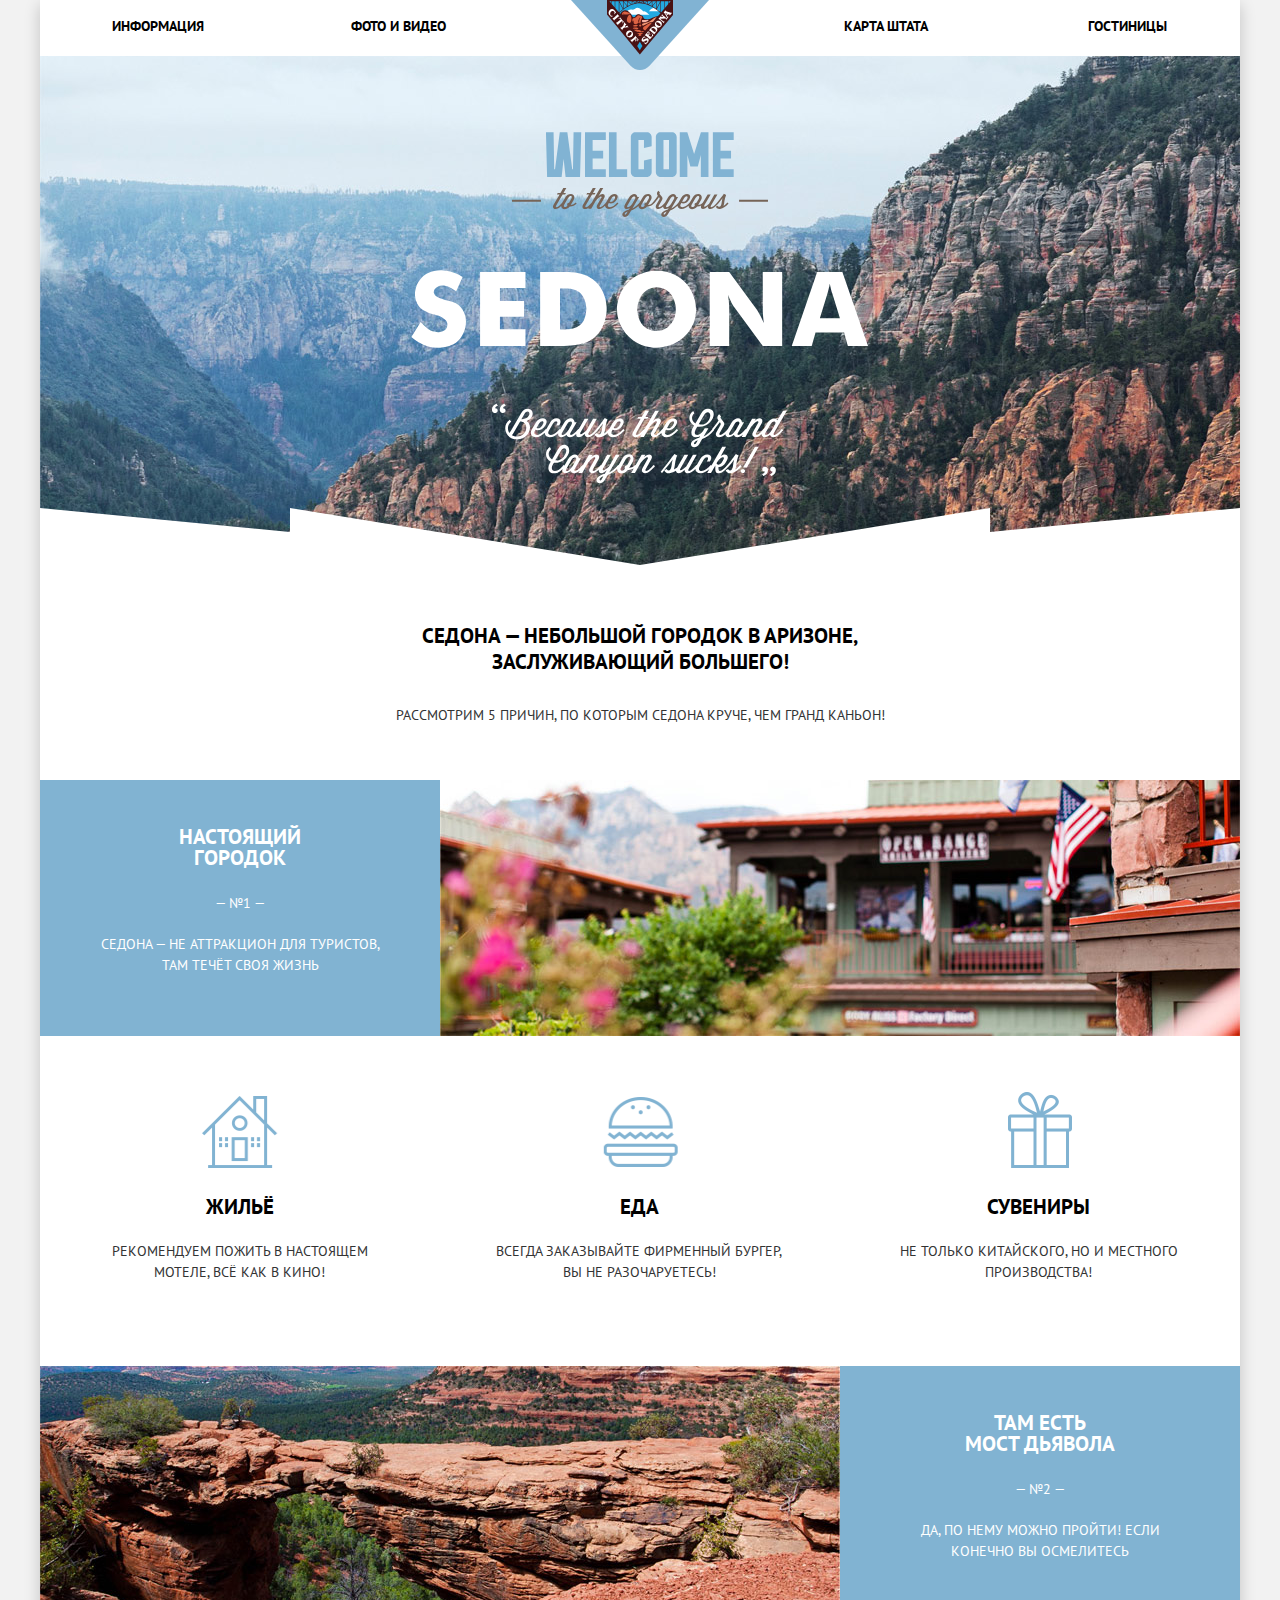
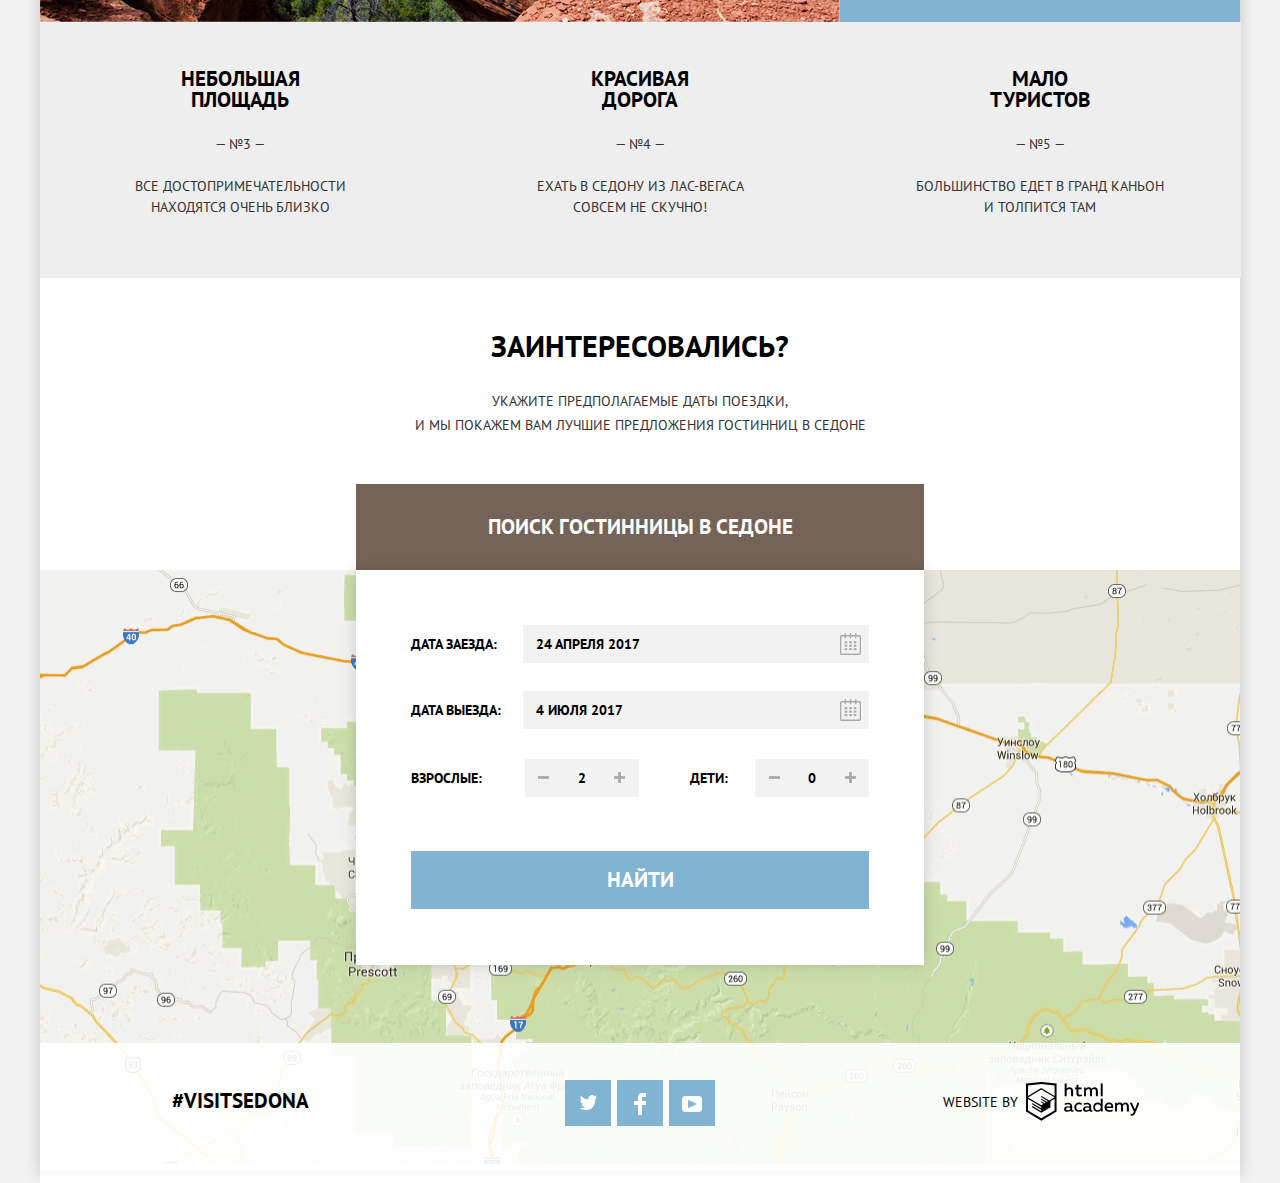
==== index.html @ 93507dab "pixel perfect на главной" ====
<!DOCTYPE html>
<html lang="ru">
	<head>
		<meta charset="utf-8">
		<title>HTML Academy: Седона</title>
		<link href="https://fonts.googleapis.com/css?family=PT+Sans:400,700&amp;subset=cyrillic" rel="stylesheet">
		<link href="css/normalize.css" rel="stylesheet">
		<link href="css/style.css" rel="stylesheet">
	</head>
	<body>
		<div class="container">
			<header class="page-header">
				<nav>
					<a class="header-logo"><img src="img/logo.svg" width="138" height="70" alt="City of Sedona"></a>
					<ul class="main-navigation">
						<li><a href="#">Информация</a></li>
						<li><a href="#">Фото и видео</a></li>
						<li><a href="#">Карта штата</a></li>
						<li><a href="hotels.html">Гостиницы</a></li>
					</ul>
				</nav>
			</header>

			<main>

				<h1 class="visually-hidden">Городок Седона</h1>

				<section class="intro">
					<h2 class="visually-hidden">Добро пожаловать</h2>
					<img src="img/welcome.svg" width="458" height="352" alt="Welcome to the gorgeous Sedona">
				</section>

				<section class="advantages">
					<h2 class="visually-hidden">Почему стоит сюда приехать</h2>
					<b>Седона — небольшой городок в Аризоне, заслуживающий большего!</b>
					<p>Рассмотрим 5 причин, по которым Седона круче, чем Гранд Каньон!</p>
					<ol class="common-advantages">
						<li class="detailed">
							<div class="description">
								<h3>Настоящий городок</h3>
								<span>— №1 —</span>
								<p>Седона — не аттракцион для туристов, там течёт своя жизнь</p>
							</div>
							<img src="img/town.jpg" width="800" height="256" alt="фото города">
							<ul class="town-advantages">
								<li>
									<h3>Жильё</h3>
									<p>Рекомендуем пожить в настоящем мотеле, всё как в кино!</p>
								</li>
								<li>
									<h3>Еда</h3>
									<p>Всегда заказывайте фирменный бургер, вы не разочаруетесь!</p>
								</li>
								<li>
									<h3>Сувениры</h3>
									<p>Не только китайского, но и местного производства!</p>
								</li>
							</ul>
						</li>
						<li class="detailed">
							<div class="description">
								<h3>Там есть<br> мост дьявола</h3>
								<span>— №2 —</span>
								<p>Да, по нему можно пройти! Если конечно вы осмелитесь</p>
							</div>
							<img src="img/bridge.jpg" width="800" height="256" alt="фото моста">
						</li>
						<li class="not-detailed">
							<h3>Небольшая площадь</h3>
							<span>— №3 —</span>
							<p>Все достопримечательности находятся очень близко</p>
						</li>
						<li class="not-detailed">
							<h3>Красивая дорога</h3>
							<span>— №4 —</span>
							<p>Ехать в Седону из лас-Вегаса совсем не скучно!</p>
						</li>
						<li class="not-detailed">
							<h3>Мало туристов</h3>
							<span>— №5 —</span>
							<p>Большинство едет в Гранд каньон и толпится там</p>
						</li>
					</ol>
				</section>

				<section class="trip-planning">
					<h2>Заинтересовались?</h2>
					<p>Укажите предполагаемые даты поездки,<br> и мы покажем вам лучшие предложения гостинниц в седоне</p>
					<button type="button" aria-label="Открыть форму поиска гостинниц">Поиск гостинницы в Седоне</button>
					<div class="searching-form">
						<form class="search-for-hotels" action="https://echo.htmlacademy.ru" method="post">
							<div class="entire-width">
								<label for="arrival-date">Дата заезда:</label>
								<div>
									<input type="text" name="date" id="arrival-date" placeholder="24 апреля 2017">
									<button type="button" class="calendar">
										<span class="visually-hidden">выбрать с помощью календаря</span>
										<svg width="21px" height="22px" viewBox="0 0 21 22">
											<path d="M19.251,2.025h-2.845V0.648c0-0.381-0.294-0.689-0.656-0.689c-0.363,0-0.656,0.308-0.656,0.689v1.377h-3.938V0.648c0-0.381-0.294-0.689-0.655-0.689c-0.363,0-0.657,0.308-0.657,0.689v1.377H5.906V0.648c0-0.381-0.294-0.689-0.656-0.689c-0.363,0-0.657,0.308-0.657,0.689v1.377H1.75C0.784,2.025,0,2.847,0,3.862v16.302C0,21.179,0.784,22,1.75,22h17.501C20.217,22,21,21.179,21,20.164V3.862C21,2.847,20.217,2.025,19.251,2.025z M19.688,20.164c0,0.253-0.195,0.459-0.437,0.459H1.75c-0.241,0-0.438-0.206-0.438-0.459V3.862c0-0.253,0.196-0.459,0.438-0.459h2.844v1.378c0,0.381,0.294,0.689,0.657,0.689c0.362,0,0.656-0.308,0.656-0.689V3.403h3.938v1.378c0,0.381,0.294,0.689,0.657,0.689c0.361,0,0.655-0.308,0.655-0.689V3.403h3.938v1.378c0,0.381,0.293,0.689,0.656,0.689c0.362,0,0.656-0.308,0.656-0.689V3.403h2.845c0.241,0,0.437,0.206,0.437,0.459V20.164z"/>
											<rect x="4.594" y="8.225" width="2.625" height="2.066"/>
											<rect x="4.594" y="11.668" width="2.625" height="2.067"/>
											<rect x="4.594" y="15.112" width="2.625" height="2.066"/>
											<rect x="9.188" y="15.112" width="2.625" height="2.066"/>
											<rect x="9.188" y="11.668" width="2.625" height="2.067"/>
											<rect x="9.188" y="8.225" width="2.625" height="2.066"/>
											<rect x="13.781" y="15.112" width="2.625" height="2.066"/>
											<rect x="13.781" y="11.668" width="2.625" height="2.067"/>
											<rect x="13.781" y="8.225" width="2.625" height="2.066"/>
										</svg>
									</button>
								</div>
							</div>
							<div class="entire-width">
								<label for="departure-date">Дата выезда:</label>
								<div>
									<input type="text" name="date" id="departure-date" placeholder="4 июля 2017">
									<button type="button" class="calendar">
										<span class="visually-hidden">выбрать с помощью календаря</span>
										<svg width="21px" height="22px" viewBox="0 0 21 22">
											<path d="M19.251,2.025h-2.845V0.648c0-0.381-0.294-0.689-0.656-0.689c-0.363,0-0.656,0.308-0.656,0.689v1.377h-3.938V0.648c0-0.381-0.294-0.689-0.655-0.689c-0.363,0-0.657,0.308-0.657,0.689v1.377H5.906V0.648c0-0.381-0.294-0.689-0.656-0.689c-0.363,0-0.657,0.308-0.657,0.689v1.377H1.75C0.784,2.025,0,2.847,0,3.862v16.302C0,21.179,0.784,22,1.75,22h17.501C20.217,22,21,21.179,21,20.164V3.862C21,2.847,20.217,2.025,19.251,2.025z M19.688,20.164c0,0.253-0.195,0.459-0.437,0.459H1.75c-0.241,0-0.438-0.206-0.438-0.459V3.862c0-0.253,0.196-0.459,0.438-0.459h2.844v1.378c0,0.381,0.294,0.689,0.657,0.689c0.362,0,0.656-0.308,0.656-0.689V3.403h3.938v1.378c0,0.381,0.294,0.689,0.657,0.689c0.361,0,0.655-0.308,0.655-0.689V3.403h3.938v1.378c0,0.381,0.293,0.689,0.656,0.689c0.362,0,0.656-0.308,0.656-0.689V3.403h2.845c0.241,0,0.437,0.206,0.437,0.459V20.164z"/>
											<rect x="4.594" y="8.225" width="2.625" height="2.066"/>
											<rect x="4.594" y="11.668" width="2.625" height="2.067"/>
											<rect x="4.594" y="15.112" width="2.625" height="2.066"/>
											<rect x="9.188" y="15.112" width="2.625" height="2.066"/>
											<rect x="9.188" y="11.668" width="2.625" height="2.067"/>
											<rect x="9.188" y="8.225" width="2.625" height="2.066"/>
											<rect x="13.781" y="15.112" width="2.625" height="2.066"/>
											<rect x="13.781" y="11.668" width="2.625" height="2.067"/>
											<rect x="13.781" y="8.225" width="2.625" height="2.066"/>
										</svg>
									</button>
								</div>
							</div>
							<div class="children-and-adults">
								<div class="half-width">
									<label for="adults-quantity">Взрослые:</label>
									<div class="input-for-number">
										<button type="button" class="symbol">
											<span class="visually-hidden">меньше</span>
											<svg xmlns="http://www.w3.org/2000/svg" width="11px" height="11px" viewBox="0 0 12 12">
												<line x1="0" y1="6" x2="12" y2="6" stroke-width="3"/>
											</svg>
										</button>
										<input type="text" name="number" id="adults-quantity" placeholder="2">
										<button type="button" class="symbol plus">
											<span class="visually-hidden">больше</span>
											<svg xmlns="http://www.w3.org/2000/svg" width="11px" height="11px" viewBox="0 0 12 12">
												<line x1="0" y1="6" x2="12" y2="6" stroke-width="3"/>
												<line x1="6" y1="0" x2="6" y2="12" stroke-width="3"/>
											</svg>
										</button>
									</div>
								</div>
								<div class="half-width">
									<label for="children-quantity">Дети:</label>
									<div class="input-for-number">
										<button type="button" class="symbol">
											<span class="visually-hidden">меньше</span>
											<svg xmlns="http://www.w3.org/2000/svg" width="11px" height="11px" viewBox="0 0 12 12">
												<line x1="0" y1="6" x2="12" y2="6" stroke-width="3"/>
											</svg>
										</button>
										<input type="text" name="number" id="children-quantity" placeholder="0">
										<button type="button" class="symbol plus">
											<span class="visually-hidden">больше</span>
											<svg xmlns="http://www.w3.org/2000/svg" width="11px" height="11px" viewBox="0 0 12 12">
												<line x1="0" y1="6" x2="12" y2="6" stroke-width="3"/>
												<line x1="6" y1="0" x2="6" y2="12" stroke-width="3"/>
											</svg>
										</button>
									</div>
								</div>
							</div>
							<button type="submit">Найти</button>
						</form>
					</div>
					<img src="img/map.png" class="map" width="1200" height="593" alt="Седона находится в штате Аризона">
				</section>

			</main>

			<footer class="page-footer">
				<div class="small-phrase">
					<p><b>#visitsedona</b></p>
				</div>
				<div class="footer-social">
					<ul>
						<li>
							<a href="#" class="social-btn tw">
								<span class="visually-hidden">Twitter</span>
								<svg width="17px" height="15px">
									<path fill="#FFFFFF" d="M10.95,0.144c1.685-0.496,2.984,0.27,3.577,1.179c0.673-0.231,1.331-0.481,2.011-0.708
									c-0.004,0.861-0.522,1.513-0.857,1.768c0.685,0.17,1.304-0.491,1.304-0.491c-0.169,1-1.006,1.788-1.563,2.024
									c-0.231,6.75-3.175,11.217-10.077,11.082c-0.522,0,0.075,0-0.446,0c-0.41,0-4.164-0.46-4.898-1.887
									c2.271,0.196,3.893-0.422,4.693-1.177c-0.96-0.3-2.679-0.477-2.979-2.95C2.064,9.09,2.279,9.212,2.905,9.103
									C1.705,8.247,0.374,7.53,0.448,5.33c0.285,0.328,1.067,0.536,1.34,0.472c-0.703-0.241-1.97-3.36-0.894-4.952
									c1.818,1.854,3.735,3.606,7.152,3.773C8.254,2.33,9.183,0.793,10.95,0.144z"/>
								</svg>
							</a>
						</li>
						<li>
							<a href="#" class="social-btn fb">
								<span class="visually-hidden">Facebook</span>
								<svg width="12px" height="22px">
									<path fill="#FFFFFF" d="M12,4V0H8C5.791,0,4,1.791,4,4v4H0v4h4v10h4V12h4V8H8V4H12z"/>
								</svg>
							</a>
						</li>
						<li>
							<a href="#" class="social-btn yt">
								<span class="visually-hidden">Youtube</span>
								<svg width="20px" height="16px">
									<path fill="#FFFFFF" d="M17,0H3C1.35,0,0,1.35,0,3v10c0,1.65,1.35,3,3,3h14c1.65,0,3-1.35,3-3V3C20,1.35,18.65,0,17,0z
									 M6.027,11.998V4.002L15.014,8L6.027,11.998z"/>
								</svg>
							</a>
						</li>
					</ul>
				</div>
				<div class="copyright">
					<p>website by 
						<a href="https://htmlacademy.ru/intensive/htmlcss" class="HTMLacademy">
							<svg id="Layer_1" data-name="Layer 1" xmlns="http://www.w3.org/2000/svg" viewBox="0 0 113 41"><title>logo_name</title><path d="M401.93,351.51a2.07,2.07,0,0,0,.58-0.11v1.4a3.41,3.41,0,0,1-1.24.22,1.75,1.75,0,0,1-1.75-1,5.08,5.08,0,0,1-3.3,1.13c-1.59,0-3.06-.87-3.06-2.68,0-2.24,2.08-2.93,3.9-2.93a11.63,11.63,0,0,1,2.28.26v-0.31c0-1.09-.8-1.86-2.3-1.86a7.79,7.79,0,0,0-3.15.67v-1.79a10.72,10.72,0,0,1,3.35-.58c2.48,0,4,1.18,4,3.83v3.14A0.57,0.57,0,0,0,401.93,351.51Zm-6.76-1.19a1.42,1.42,0,0,0,1.64,1.29,3.56,3.56,0,0,0,2.53-1V349.1a10.21,10.21,0,0,0-1.9-.22C396.34,348.89,395.17,349.23,395.17,350.33Z" transform="translate(-355.09 -323.29)"/><path d="M408.15,343.91a5.29,5.29,0,0,1,2.7.67v1.79a4.28,4.28,0,0,0-2.42-.73,2.89,2.89,0,1,0,0,5.76,5.26,5.26,0,0,0,2.55-.67v1.8a6.58,6.58,0,0,1-2.9.6,4.42,4.42,0,0,1-4.72-4.54A4.54,4.54,0,0,1,408.15,343.91Z" transform="translate(-355.09 -323.29)"/><path d="M420.93,351.51a2.07,2.07,0,0,0,.58-0.11v1.4a3.41,3.41,0,0,1-1.24.22,1.75,1.75,0,0,1-1.75-1,5.08,5.08,0,0,1-3.3,1.13c-1.59,0-3.06-.87-3.06-2.68,0-2.24,2.08-2.93,3.9-2.93a11.63,11.63,0,0,1,2.28.26v-0.31c0-1.09-.8-1.86-2.3-1.86a7.79,7.79,0,0,0-3.15.67v-1.79a10.72,10.72,0,0,1,3.35-.58c2.48,0,4,1.18,4,3.83v3.14A0.57,0.57,0,0,0,420.93,351.51Zm-6.76-1.19a1.42,1.42,0,0,0,1.64,1.29,3.56,3.56,0,0,0,2.53-1V349.1a10.21,10.21,0,0,0-1.9-.22C415.33,348.89,414.17,349.23,414.17,350.33Z" transform="translate(-355.09 -323.29)"/><path d="M431.76,340.14V352.9H430v-1.39a4.07,4.07,0,0,1-3.35,1.62,4.62,4.62,0,0,1,0-9.22,4,4,0,0,1,3.15,1.37v-5.14h2ZM427,345.62a2.9,2.9,0,0,0,0,5.8,3,3,0,0,0,2.79-1.84v-2.13A3.06,3.06,0,0,0,427,345.62Z" transform="translate(-355.09 -323.29)"/><path d="M438.08,343.91c3.48,0,4.68,2.81,4.12,5.34h-6.58c0.22,1.57,1.75,2.22,3.35,2.22a6.41,6.41,0,0,0,2.77-.62v1.68a7.5,7.5,0,0,1-3.14.6c-2.68,0-5-1.53-5-4.61A4.39,4.39,0,0,1,438.08,343.91Zm0.09,1.62a2.39,2.39,0,0,0-2.57,2.26h4.85A2.06,2.06,0,0,0,438.17,345.53Z" transform="translate(-355.09 -323.29)"/><path d="M444.19,352.9v-8.75h1.73v1.09a4,4,0,0,1,2.92-1.33,3,3,0,0,1,2.73,1.4,4.33,4.33,0,0,1,3.06-1.4,3.21,3.21,0,0,1,3.32,3.52v5.47h-2v-5.41a1.67,1.67,0,0,0-1.73-1.84,2.94,2.94,0,0,0-2.17,1.18c0,0.2,0,.4,0,0.6v5.47h-2v-5.41a1.67,1.67,0,0,0-1.73-1.84,3.11,3.11,0,0,0-2.32,1.35v5.91h-2Z" transform="translate(-355.09 -323.29)"/><path d="M466.56,344.15h2l-4.1,9.93c-0.95,2.28-2.19,3-3.52,3a5,5,0,0,1-1.15-.15v-1.66a3,3,0,0,0,.89.13c0.95,0,1.66-.67,2.17-2l0.18-.44-4.16-8.82H461l3,6.6Z" transform="translate(-355.09 -323.29)"/><path d="M395.75,324.82v5a4,4,0,0,1,2.83-1.2,3.41,3.41,0,0,1,3.61,3.57v5.41h-2v-5.16a1.9,1.9,0,0,0-2-2.1,3.08,3.08,0,0,0-2.44,1.46v5.8h-2V324.82h2Z" transform="translate(-355.09 -323.29)"/><path d="M407.52,325.71v3.12h3.17v1.71h-3.17v4c0,1.15.53,1.53,1.66,1.53a4.71,4.71,0,0,0,1.77-.35v1.68a7.14,7.14,0,0,1-2.35.38,2.68,2.68,0,0,1-3-2.88v-4.38H404v-1.71h1.57v-2.64Z" transform="translate(-355.09 -323.29)"/><path d="M413.19,337.58v-8.75h1.73v1.09a4,4,0,0,1,2.92-1.33,3,3,0,0,1,2.73,1.4,4.33,4.33,0,0,1,3.06-1.4,3.21,3.21,0,0,1,3.32,3.52v5.47h-2v-5.41a1.67,1.67,0,0,0-1.73-1.84,2.94,2.94,0,0,0-2.17,1.18c0,0.2,0,.4,0,0.6v5.47h-2v-5.41a1.67,1.67,0,0,0-1.73-1.84,3.11,3.11,0,0,0-2.32,1.35v5.91h-2Z" transform="translate(-355.09 -323.29)"/><rect x="74.72" y="1.52" width="1.95" height="12.76"/><path d="M370.53,323.31l-0.16,0-15.28,1.6v28L370.37,362l15.28-9.09v-28Zm13.12,28.45-13.28,7.9-13.28-7.9V340.28l13.22,7.87,0,1.43-9.07-5.4v1.38l9.11,5.47,0,1.46-9.1-5.42v1.38l9.11,5.47h0l9.19-5.5v-1.39h0v-4.52l4.1-2.45v11.67Zm0-13.16L380,340.74h0l-1.68,1-8-4.76v1.38l6.84,4.07-0.06,0-0.15.09-1,.57-5.64-3.36v1.38l4.45,2.65-1.05.7,0,0-3.36-2v1.38l2.21,1.3-2.25,1.35-13.16-7.82,13.17-7.92h0Zm0-1.39-13.35-7.87h0l-13.2,7.86v-10.5l13.28-1.39,13.28,1.39v10.51Z" transform="translate(-355.09 -323.29)"/></svg>
							<span class="visually-hidden">HTMLacademy</span>
						</a>
					</p>
				</div>
			</footer>
		</div>
	</body>
</html>
---- css/style.css ----
body {
	margin: 0;
	padding: 0;

	font-family: "PT Sans", Arial, sans-serif;
	font-size: 14px;
	line-height: 21px;
	font-weight: 400;
	color: #333333;
	background-color: #f2f2f2;
	text-transform: uppercase;
}

.visually-hidden:not(:focus):not(:active),
input[type="checkbox"].visually-hidden,
input[type="radio"].visually-hidden {
	position: absolute;
	width: 1px;
	height: 1px;
	margin: -1px;
	border: 0;
	padding: 0;
	clip: rect(0 0 0 0);
	overflow: hidden;
}

.main-navigation,
.common-advantages,
.town-advantages,
.footer-social ul {
	padding: 0;
	margin: 0;
	list-style: none;
}

.container {
	width: 1200px;
	-webkit-box-shadow: 0 5px 15px rgba(0, 1, 1, 0.2);
			box-shadow: 0 5px 15px rgba(0, 1, 1, 0.2);
	margin: 0 auto;
	background-color: #ffffff;
}

.header-logo {
	position: absolute;
	left: 0;
	right: 0;
	width: 138px;
	margin: 0 auto;
}

.main-navigation {
	display: -webkit-box;
	display: -ms-flexbox;
	display: flex;
}

.main-navigation li {
	-webkit-box-sizing: border-box;
			box-sizing: border-box;
	width: 239px;
	min-height: 56px;
	padding-top: 13px;
	padding-bottom: 15px;
}

.main-navigation li:nth-child(2) {
	margin-right: auto;
}

.main-navigation li:nth-child(3) {
	margin-left: auto;
}

.main-navigation li:first-child,
.main-navigation li:nth-child(2) {
	text-align: left;
	padding-left: 72px;
}

.main-navigation li:last-child,
.main-navigation li:nth-child(3) {
	text-align: right;
	padding-right: 73px;
}

.main-navigation a {
	line-height: 26px;
	font-weight: 700;
	color: #000000;
	text-decoration: none;
}

.main-navigation a:hover:not(.cite-navigation-current),
.main-navigation a:focus:not(.cite-navigation-current) {
	color: #81b3d2;
	-webkit-transition: color 0.3s;
	-o-transition: color 0.3s;
	transition: color 0.3s;
}

.main-navigation a:active:not(.cite-navigation-current) {
	color: rgba(0, 0, 0, 0.3);
}

.intro {
	padding-top: 76px;
	-webkit-box-sizing: border-box;
			box-sizing: border-box;
	width: 100%;
	height: 509px;
	background-color: #1a2d35;
	background-image: url("../img/polygon.svg"), url("../img/sedona.jpg");
	background-repeat: no-repeat, no-repeat;
	background-position: 0 452px, 0 -55px;
	margin-bottom: 58px;
}

.intro img {
	display: block;
	width: 458px;
	height: 352px;
	margin: 0 auto;
}

.advantages b {
	display: block;
	width: 600px;
	text-align: center;
	margin: 0 auto;
	margin-bottom: 27px;
	font-size: 21px;
	line-height: 26px;
	font-weight: 700;
	color: #000000;
}

.advantages > p {
	font-size: 14px;
	line-height: 26px;
	font-weight: 400;
	text-align: center;
	margin-bottom: 52px;
}

.common-advantages li {
	background-color: #eeeeee;
}

.common-advantages .detailed {
	background-color: #81b3d2;
}

.town-advantages {
	background-color: #ffffff;
}

.common-advantages h3 {
	font-size: 21px;
	line-height: 21px;
	font-weight: 700;
	color: #000000;
}

.common-advantages span {
	display: block;
}

.description h3,
.description span,
.description p {
	color: #ffffff;
	text-align: center;
	margin: 0;
}

.description h3 {
	width: 155px;
	margin-bottom: 25px;
	-ms-flex-item-align: center;
		-ms-grid-row-align: center;
		align-self: center;
}

.description span {
	margin-bottom: 20px;
}

.detailed {
	display: -webkit-box;
	display: -ms-flexbox;
	display: flex;
	-ms-flex-wrap: wrap;
		flex-wrap: wrap;
}

.detailed .description {
	display: -webkit-box;
	display: -ms-flexbox;
	display: flex;
	-webkit-box-orient: vertical;
	-webkit-box-direction: normal;
		-ms-flex-direction: column;
			flex-direction: column;
	width: 33.333333%;
	-webkit-box-sizing: border-box;
			box-sizing: border-box;
	padding: 46px 48px 30px 48px;
}

.detailed:nth-child(2) {
	-webkit-box-orient: horizontal;
	-webkit-box-direction: reverse;
		-ms-flex-direction: row-reverse;
			flex-direction: row-reverse;
}

.detailed img {
	width: 66.666666%;
}

.town-advantages {
	display: -webkit-box;
	display: -ms-flexbox;
	display: flex;
}

.town-advantages li {
	width: 33.3%;
	min-height: 330px;
	-webkit-box-sizing: border-box;
			box-sizing: border-box;
	padding: 139px 48px 0 48px; 
	text-align: center;
	background-color: #ffffff;
	background-image: url("../img/town-advantages.png");
	background-repeat: no-repeat;
	background-position: 162px 56px;
}

.town-advantages li:nth-child(2) {
	background-position: -237px 56px;
}

.town-advantages li:last-child {
	background-position: -637px 56px;
}

.town-advantages h3 {
	margin-bottom: 24px;
}

.not-detailed {
	display: -webkit-inline-box;
	display: -ms-inline-flexbox;
	display: inline-flex;
	-webkit-box-orient: vertical;
	-webkit-box-direction: normal;
		-ms-flex-direction: column;
			flex-direction: column;
	width: 33.35%;
	min-height: 256px;
	-webkit-box-sizing: border-box;
			box-sizing: border-box;
	padding: 25px 70px 40px 70px;
	margin-right: -4px;
}

.not-detailed:last-child {
	padding-left: 72px;
	padding-right: 72px;
}

.not-detailed h3,
.not-detailed span,
.not-detailed p {
	text-align: center;
}

.not-detailed h3 {
	-ms-flex-item-align: center;
		-ms-grid-row-align: center;
		align-self: center;
	width: 150px;
	margin-bottom: 24px;
}

.not-detailed span {
	margin-bottom: 7px;
}

.trip-planning {
	padding-top: 25px;
}

.trip-planning h2 {
	text-align: center;
	font-size: 30px;
	line-height: 36px;
	font-weight: 700;
	color: #000000;
}

.trip-planning p {
	text-align: center;
	font-size: 14px;
	line-height: 24px;
	font-weight: 400;
	color: #333333;
	margin-bottom: 47px;
}

.trip-planning > button {
	font-size: 21px;
	line-height: 26px;
	font-weight: 700;
	color: #ffffff;
	text-transform: inherit;
	background-color: #766357;
	border: none;
	display: block;
	margin: 0 auto;
	width: 568px;
	height: 86px;
}

.trip-planning > button:hover,
.trip-planning > button:focus {
	background-color: #604e43;
}

.trip-planning > button:active {
	color: rgba(255, 255, 255, 0.3);
	background-color: #503e33;
}

.searching-form {
	position: absolute;
	right: 0;
	left: 0;
	margin: 0 auto;
	padding: 55px;
	-webkit-box-sizing: border-box;
			box-sizing: border-box;
	background-color: #ffffff;
	width: 568px;
	min-height: 395px;
	-webkit-box-shadow: 0 0 15px 0 rgba(0, 0, 0, 0.15);
			box-shadow: 0 0 15px 0 rgba(0, 0, 0, 0.15);
}

.entire-width {
	display: -webkit-box;
	display: -ms-flexbox;
	display: flex;
	-webkit-box-pack: justify;
		-ms-flex-pack: justify;
			justify-content: space-between;
	margin-bottom: 28px;
}

.entire-width:nth-child(2) {
	margin-bottom: 30px;
}

.entire-width div {
	position: relative;
}

.searching-form label {
	padding-top: 6px;
	padding-bottom: 6px;
}

.search-for-hotels label {
	font-size: 14px;
	line-height: 26px;
	font-weight: 700;
	color: #000000;
}

.search-for-hotels input {
	width: 346px;
	height: 38px;
	color: #000000;
	background-color: #f2f2f2;
	border: none;
	padding: 6px 9px 6px 13px;
	-webkit-box-sizing: border-box;
			box-sizing: border-box;
}

.children-and-adults {
	display: -webkit-box;
	display: -ms-flexbox;
	display: flex;
	margin-bottom: 54px;
}

.children-and-adults .half-width {
	display: -webkit-box;
	display: -ms-flexbox;
	display: flex;
	-webkit-box-pack: justify;
		-ms-flex-pack: justify;
			justify-content: space-between;
	width: 50%;
	margin-right: 3px;
}

.children-and-adults .half-width:last-child {
	margin: 0;
	-webkit-box-pack: end;
		-ms-flex-pack: end;
			justify-content: flex-end;
}

.half-width:last-child label {
	margin-right: 27px;
}

.search-for-hotels input::-webkit-input-placeholder {
	opacity: 1;
	font-size: 14px;
	line-height: 26px;
	font-weight: 700;
	color: #000000;
	text-transform: uppercase;
}

.search-for-hotels input:-ms-input-placeholder {
	opacity: 1;
	font-size: 14px;
	line-height: 26px;
	font-weight: 700;
	color: #000000;
	text-transform: uppercase;
}

.search-for-hotels input::-ms-input-placeholder {
	opacity: 1;
	font-size: 14px;
	line-height: 26px;
	font-weight: 700;
	color: #000000;
	text-transform: uppercase;
}

.search-for-hotels input::placeholder {
	opacity: 1;
	font-size: 14px;
	line-height: 26px;
	font-weight: 700;
	color: #000000;
	text-transform: uppercase;
}

.search-for-hotels input[name="number"]::-webkit-input-placeholder {
	text-align: center;
}

.search-for-hotels input[name="number"]:-ms-input-placeholder {
	text-align: center;
}

.search-for-hotels input[name="number"]::-ms-input-placeholder {
	text-align: center;
}

.search-for-hotels input[name="number"]::placeholder {
	text-align: center;
}

.search-for-hotels input:hover {
	background-color: #ebebeb;
}

.search-for-hotels input:active,
.search-for-hotels input:focus {
	outline: 0;
	background-color: #ffffff;
	border: 2px solid #e5e5e5;
}

.search-for-hotels button[type="button"] {
	border: 0;
	margin: 0;
	padding: 0;
	position: absolute;
}

.search-for-hotels .calendar {
	position: absolute;
	top: 8px;
	right: 8px;
	background-color: transparent;
}

.calendar svg {
	fill: #a9a9a9;
}

.calendar:hover svg,
.calendar:focus svg {
	fill: #000000;
}

.calendar:active svg {
	fill: #81b3d2;
}


.half-width .input-for-number {
	position: relative;
	display: -webkit-box;
	display: -ms-flexbox;
	display: flex;
	width: 114px;
}

.half-width input {
	width: 38px;
	margin: 0 auto;
	padding: 5px 1px;
}

.half-width .symbol {
	width: 38px;
	height: 38px;
	background-color: #f2f2f2;
	padding: 5px;

}

.half-width .plus {
	position: absolute;
	top: 0px;
	left: 76px;
}

.symbol svg {
	stroke: #a9a9a9;
}

.symbol:hover svg,
.symbol:focus svg {
	stroke: #000000;
}

.symbol:active svg {
	stroke: #81b3d2;
}

.search-for-hotels button[type="submit"] {
	width: 458px;
	height: 58px;
	text-transform: inherit;
	font-size: 21px;
	line-height: 26px;
	font-weight: 700;
	margin: 0 auto;
	color: #ffffff;
	background-color: #81b3d2;
	border: none;
}

.search-for-hotels button[type="submit"]:hover,
.search-for-hotels button[type="submit"]:focus {
	background-color: #669ec0;
}

.search-for-hotels button[type="submit"]:active {
	color: rgba(255, 255, 255, 0.3);
	background-color: #5496bd;
}

.map {
	width: 100%;
	height: 594px;
}

.page-footer {
	position: absolute;
	margin-top: -127px;
	width: 1200px;
	min-height: 140px;
	background-color: rgba(255, 255, 255, 0.9);
	display: -webkit-box;
	display: -ms-flexbox;
	display: flex;
	-webkit-box-sizing: border-box;
			box-sizing: border-box;
}

.inner-page-footer {
	display: -webkit-box;
	display: -ms-flexbox;
	display: flex;
	-webkit-box-sizing: border-box;
			box-sizing: border-box;
}

.page-footer div,
.inner-page-footer div {
	width: 33.333333%;
	text-align: center;
	padding-top: 45px;
}

.small-phrase p {
	padding: 0;
	margin: 0;
	-webkit-box-sizing: border-box;
			box-sizing: border-box;
}

.page-footer b,
.inner-page-footer b {
	font-size: 21px;
	line-height: 26px;
	font-weight: 700;
	color: #000000;
}

.page-footer .footer-social {
	padding-top: 37px;
	padding-left: 125px;
	box-sizing: border-box;
}

.footer-social ul {
	display: -webkit-box;
	display: -ms-flexbox;
	display: flex;
}

.footer-social li {
	margin-right: 6px;
}

.footer-social li:last-child {
	margin-right: 0;
}

.footer-social .social-btn {
	display: inline-block;
	-webkit-box-sizing: border-box;
			box-sizing: border-box;
	text-align: center;
	width: 46px;
	height: 46px;
	background-color: #81b3d2;
}

.footer-social .tw {
	padding-top: 15px;
}

.footer-social .fb {
	padding-top: 13px;
}

.footer-social .yt {
	padding-top: 16px;
}

.footer-social .social-btn:hover,
.footer-social .social-btn:focus {
	background-color: #669ec0;
}

.footer-social .social-btn:active {
	background-color: #5496bd;
}

.social-btn:active svg {
	fill: #88b6d1;
	fill-opacity: 0.3;
}

.page-footer .copyright {
	box-sizing: border-box;
	padding-top: 25px;
	padding-left: 103px;
}

.copyright p {
	display: -webkit-box;
	display: -ms-flexbox;
	display: flex;
	-webkit-box-align: center;
		-ms-flex-align: center;
			align-items: center;
	line-height: 26px;
	color: #000000;
}

.copyright a {
	height: 41px;
	margin-left: 8px;
}

.HTMLacademy svg {
	width: 113px;
	height: 41px;
	fill: #000000;
}

.HTMLacademy svg:hover,
.HTMLacademy svg:focus {
	fill: #81b3d2;
}

.HTMLacademy svg:active {
	fill: #bdbbbc;
}

.main-navigation .cite-navigation-current {
	color: #766357;
}

.filter {
	width: 100%;
	min-height: 217px;
	background-color: #5a87b0;
	background-image: url("../img/sedona-filtered.jpg");
	background-repeat: no-repeat;
	background-position: 0 -56px;
	background-size: cover;
}

.filters {
	display: -webkit-box;
	display: -ms-flexbox;
	display: flex;
	-webkit-box-pack: justify;
		-ms-flex-pack: justify;
			justify-content: space-between;
	padding-top: 30px;
	padding-left: 72px;
	padding-right: 72px;
	-webkit-box-sizing: border-box;
			box-sizing: border-box;
}

.left-part {
	display: -webkit-box;
	display: -ms-flexbox;
	display: flex;
}

.right-part {
	width: 316px;
	margin: ;
	color: #ffffff;
}

.filter-range-title {
	margin-bottom: 9px;
	font-weight: 600;
	font-size: 16px;
	line-height: 21px;
}

.price-controls {
	position: relative;
	height: 36px;
	margin-bottom: 20px;
	font-size: 0;
	border: 2px solid #ffffff;
	border-radius: 2px;
}

.price-controls::after {
	content: "";
	position: absolute;
	top: 50%;
	left: 50%;
	width: 2px;
	height: 22px;
	background: #ffffff;
	-webkit-transform: translate(-50%, -50%);
		-ms-transform: translate(-50%, -50%);
			transform: translate(-50%, -50%);
}

.price-controls label {
	display: inline-block;
	font-size: 14px;
	line-height: 38px;
	cursor: pointer;
}

.price-controls .min-price {
	margin-top: 5px;
	width: 90px;
	padding-left: 65px;
}

.price-controls .max-price {
	width: 90px;
	padding-left: 52px;
}

.price-controls input {
	width: 50px;
	margin: 0;
	color: inherit;
	font: inherit;
	background: none;
	border: none;
}

.range-controls {
	position: relative;
	margin-bottom: 32px;
}

.range-controls .scale {
	height: 2px;
	background: rgba(255, 255, 255, 0.3);
}

.range-controls .bar {
	width: 80%;
	height: 2px;
	background: #ffffff;
}

.range-toggle {
	position: absolute;
	top: -9px;
	width: 4px;
	height: 4px;
	background: #ababab;
	border: 8px solid #ffffff;
	border-radius: 50%;
	-webkit-box-shadow: 0 2px 1px 0 rgba(0, 1, 1, 0.2);
			box-shadow: 0 2px 1px 0 rgba(0, 1, 1, 0.2);
	cursor: pointer;
}

.range-toggle:hover {
	-webkit-transform: scale(1.1);
		-ms-transform: scale(1.1);
			transform: scale(1.1);
}

.range-toggle-min {
	left: 0;
}

.range-toggle-max {
	left: 80%;
}

.btn-transparent {
	display: block;
	margin: 0 auto;
	padding: 6px 35px;
	font-size: 14px;
	line-height: 20px;
	color: #ffffff;
	text-transform: uppercase;
	background: transparent;
	border: 2px solid #ffffff;
	border-radius: 2px;
	cursor: pointer;
}

.btn-transparent:hover {
	color: #000000;
	background: #ffffff;
}

.filters fieldset {
	border: 0;
	margin: 0;
	padding: 0;
}

.left-part fieldset {
	width: 195px;
	margin-right: 70px;
}

.filters legend {
	font-size: 16px;
	line-height: 21px;
	font-weight: 700;
	color: #ffffff;
}

.filters label {
	font-size: 14px;
	line-height: 21px;
	font-weight: 400;
	color: #ffffff;
}

.filters .filter-checkboxes {
	list-style: none;
	display: -webkit-box;
	display: -ms-flexbox;
	display: flex;
	-webkit-box-orient: vertical;
	-webkit-box-direction: normal;
		-ms-flex-direction: column;
			flex-direction: column;
	-webkit-box-pack: justify;
		-ms-flex-pack: justify;
			justify-content: space-between;
	min-height: 115px;
	margin-top: 24px;
	margin-bottom: 0;
}

.filters button {
	text-transform: uppercase;
	color: #ffffff;
	background-color: transparent;
	border: 2px solid #ffffff;
	margin-left: auto;
	margin-right: auto;
	width: 133px;
	height: 40px;
	-webkit-box-sizing: border-box;
			box-sizing: border-box;
}

.filters button:hover,
.filters button:focus {
	color: #000000;
	background-color: #ffffff;
}

.filter-checkbox {
	position: relative;
}

.filter-checkbox input[type="checkbox"] ~ .checkbox-indicator {
	position: absolute;
	top: -2px;
	left: -39px;
	width: 19px;
	height: 19px;
	border: 2px solid #ffffff;
	border-radius: 3px;
}

.filter-checkbox svg {
	display: none;
}

.filter-checkbox input[type="checkbox"]:checked + svg {
	display: block;
	position: absolute;
	top: -2px;
	left: -39px;
	fill: #ffffff;
}

.filter-checkbox input[type="checkbox"]:checked ~ .checkbox-indicator {
	border: none;
}

.filter-checkbox input[type="checkbox"]:disabled ~ .checkbox-indicator {
	border-color: #6a6a6a;
}

.filter-checkbox input[type="checkbox"]:disabled ~ svg {
	fill: #6a6a6a;
}

.results-preview {
	display: -webkit-box;
	display: -ms-flexbox;
	display: flex;
	-webkit-box-align: baseline;
		-ms-flex-align: baseline;
			align-items: baseline;
	padding: 25px 72px;
	-webkit-box-sizing: border-box;
			box-sizing: border-box;
	border-bottom: 1px solid #e5e5e5;
}

.results-preview ul,
.results-preview p,
.results-preview strong {
	padding: 0;
	margin: 0;
}

.results-preview ul {
	display: -webkit-box;
	display: -ms-flexbox;
	display: flex;
}

.searching-results strong {
	font-size: 21px;
	line-height: 26px;
	font-weight: 700;
	color: #000000;
	margin-right: 47px;
}

.searching-results p {
	font-size: 12px;
	line-height: 18px;
	color: #000000;
	margin-right: 41px;
}

.sorting li {
	margin-right: 35px;
}

.sorting li:last-child {
	margin-right: 0;
}

.sorting,
.arrows,
.hotels {
	list-style: none;
}

.sorting a {
	text-decoration: none;
	font-size: 12px;
	line-height: 18px;
	color: rgba(0, 0, 0, 0.3);
	border-bottom: 1px dotted #81b3d2;
}

.sorting a:hover,
.sorting a:focus {
	color: #81b3d2;
}

.sorting a:active {
	border: none;
	color: #000000;
}

.sorting .sorting-current {
	color: #81b3d2;
	border: none;
}

.results-preview .arrows {
	margin-left: auto;
}

.arrows li:first-child {
	margin-right: 12px;
}

.arrows svg {
	fill: #cacaca;
}

.arrows svg:hover,
.arrows svg:focus {
	fill: #231f20;
}

.arrows svg:active,
.arrows .arrows-current {
	fill: #81b3d2;
}

.hotels {
	padding: 0;
	margin: 0;
}

.hotels li {
	display: -webkit-box;
	display: -ms-flexbox;
	display: flex;
	padding: 30px 72px;
	border-bottom: 1px solid #e5e5e5;
}

.hotels img {
	width: 135px;
	height: 90px;
	margin-right: 30px;
}

.hotel-about {
	-webkit-box-flex: 1;
		-ms-flex-positive: 1;
			flex-grow: 1;
	display: -webkit-box;
	display: -ms-flexbox;
	display: flex;
	-webkit-box-orient: vertical;
	-webkit-box-direction: normal;
		-ms-flex-direction: column;
			flex-direction: column;
	-webkit-box-pack: justify;
		-ms-flex-pack: justify;
			justify-content: space-between;
	position: relative;
}

.hotel-about .hotel-name {
	margin: 0;
	margin-right: auto;
}

.hotel-name a {
	font-size: 21px;
	line-height: 26px;
	font-weight: 700;
	color: #000000;
	text-decoration: none;
}

.hotel-name a:hover,
.hotel-name a:focus {
	color: #81b3d2;
}

.hotel-name a:active {
	color: rgba(0, 0, 0, 0.3);
}

.info {
	display: -webkit-box;
	display: -ms-flexbox;
	display: flex;
}

.info span {
	display: inline-block;
	width: 110px;
	margin-right: 6px;
}

.bottom-string {
	display: -webkit-box;
	display: -ms-flexbox;
	display: flex;
}

.details {
	margin-right: 6px;
}

.details a {
	display: block;
	width: 110px;
	height: 27px;
	text-align: center;
	font-weight: 700;
	color: #ffffff;
	background-color: #81b3d2;
	padding: 3px 0;
	-webkit-box-sizing: border-box;
			box-sizing: border-box;
	text-decoration: none;
}

.details a:hover,
.details a:focus {
	background-color: #669ec0;
}

.details a:active {
	color: rgba(255, 255, 255, 0.3);
	background-color: #5496bd;
}

.reservation a {
	display: block;
	width: 142px;
	height: 27px;
	text-align: center;
	font-weight: 700;
	color: #ffffff;
	background-color: #766357;
	padding: 3px 0;
	-webkit-box-sizing: border-box;
			box-sizing: border-box;
	text-decoration: none;
}

.reservation a:hover,
.reservation a:focus {
	background-color: #604e43;
}

.reservation a:active {
	color: rgba(255, 255, 255, 0.3);
	background-color: #503e33;
}

.bottom-string .stars-rating {
	position: relative;
	margin-left: auto;
	display: block;
	width: 110px;
	height: 27px;
	padding: 3px 0;
	-webkit-box-sizing: border-box;
			box-sizing: border-box;
	text-align: center;
	color: #666666;
	background-color: #f2f2f2;
}

.stars-rating p {
	margin: 0;
}

.stars-4 {
	position: absolute;
	top: -55px;
	right: 0px;
	width: 90px;
	height: 17px;
	background-image:
		url(../img/star.svg),
		url(../img/star.svg),
		url(../img/star.svg),
		url(../img/star.svg);
	background-repeat: no-repeat;
	background-position:
		0 0,
		24px 0,
		48px 0,
		72px 0;
}

.stars-3 {
	position: absolute;
	top: -55px;
	right: 0px;
	width: 65px;
	height: 17px;
	background-image:
		url(../img/star.svg),
		url(../img/star.svg),
		url(../img/star.svg);
	background-repeat: no-repeat;
	background-position:
		0 0,
		24px 0,
		48px 0;
}

.stars-2 {
	position: absolute;
	top: -55px;
	right: 0px;
	width: 41px;
	height: 17px;
	background-image:
		url(../img/star.svg),
		url(../img/star.svg);
	background-repeat: no-repeat;
	background-position:
		0 0,
		24px 0;
}

.stars-rating .rating {
	font-size: 14px;
	line-height: 21px;
	color: #666666;
}
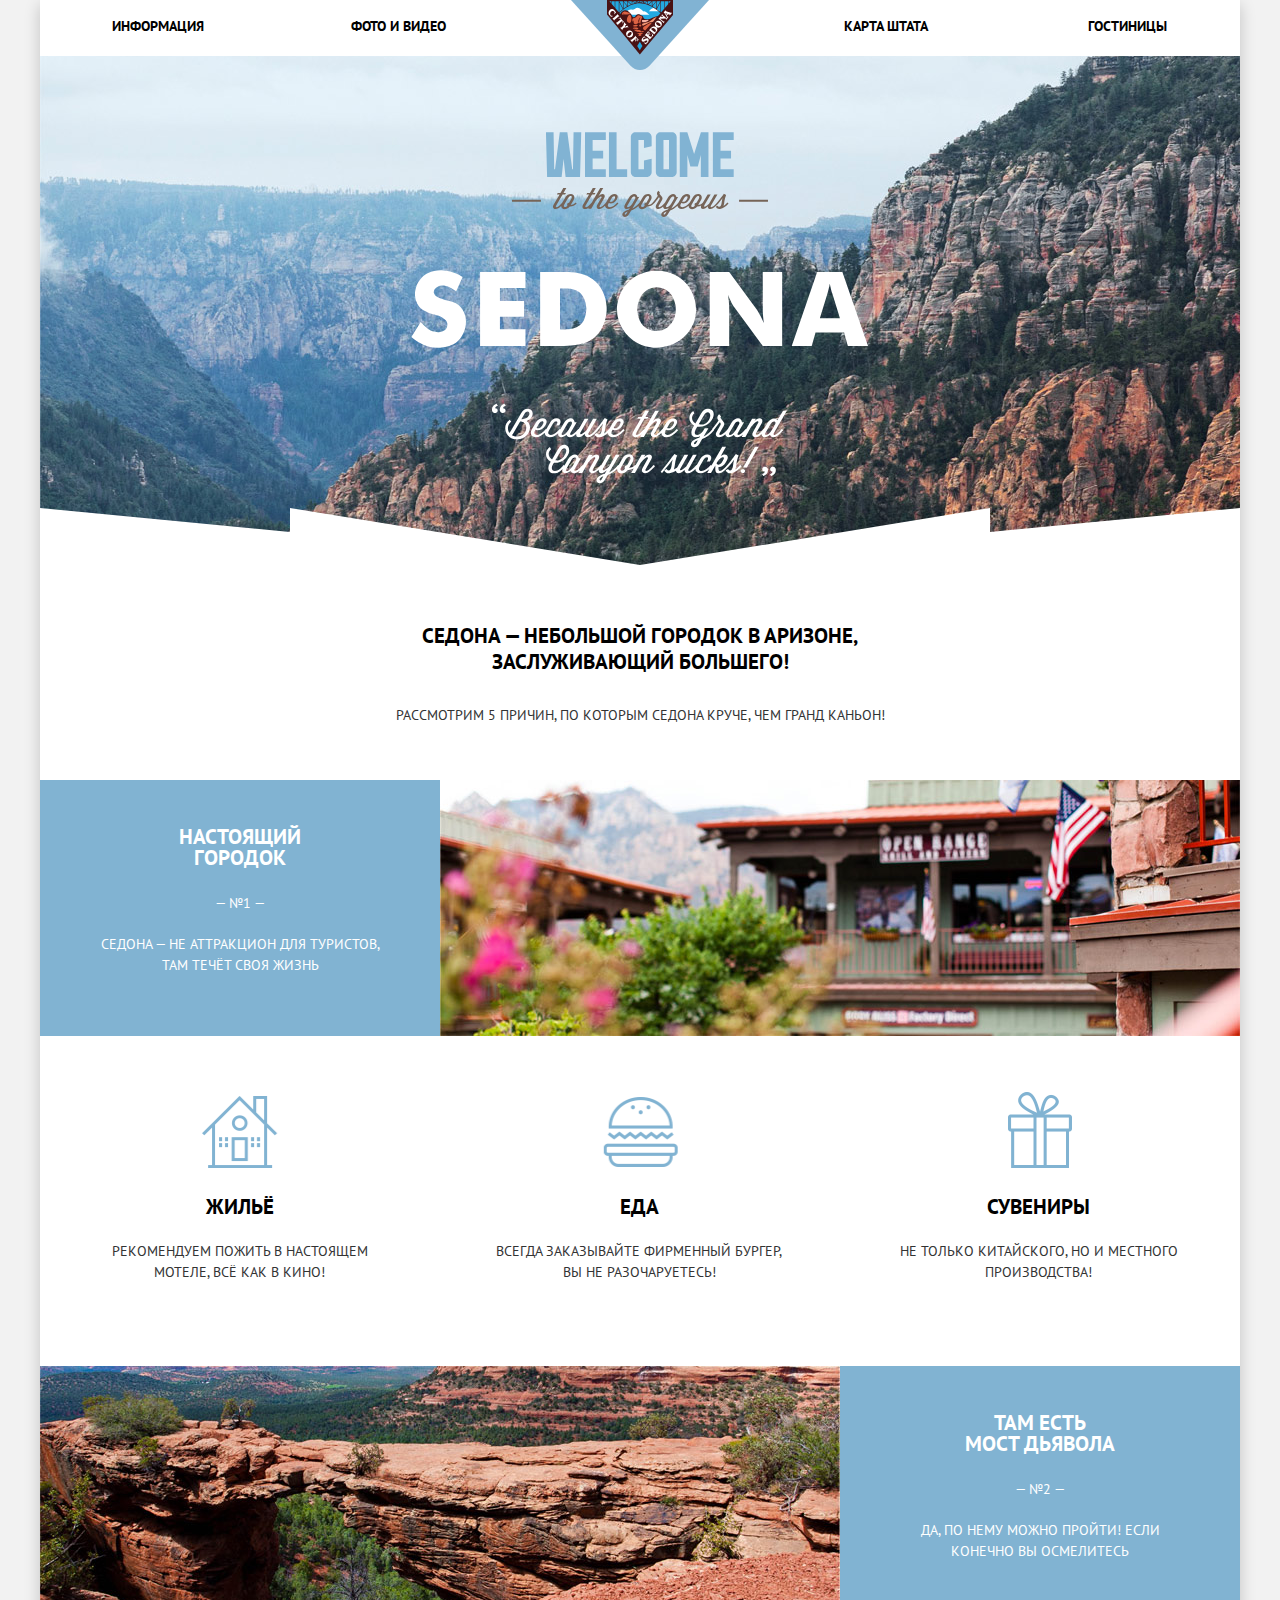
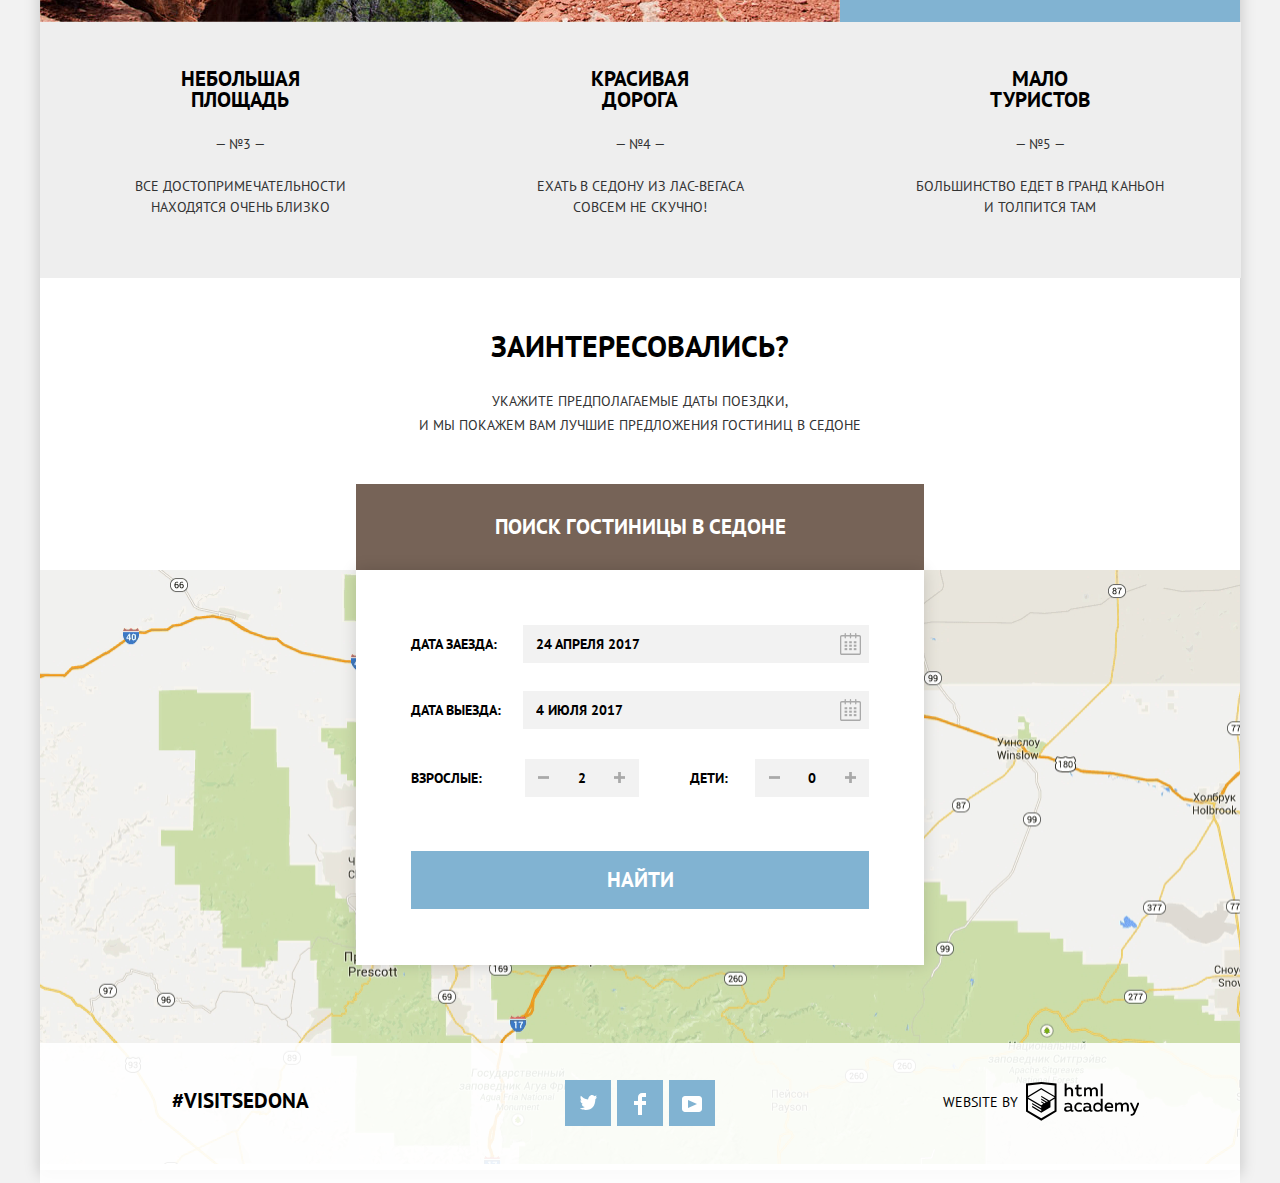
==== commit b2130128: "pixel perfect в отелях" ====
--- a/index.html
+++ b/index.html
@@ -85,8 +85,8 @@
 
 				<section class="trip-planning">
 					<h2>Заинтересовались?</h2>
-					<p>Укажите предполагаемые даты поездки,<br> и мы покажем вам лучшие предложения гостинниц в седоне</p>
-					<button type="button" aria-label="Открыть форму поиска гостинниц">Поиск гостинницы в Седоне</button>
+					<p>Укажите предполагаемые даты поездки,<br> и мы покажем вам лучшие предложения гостиниц в седоне</p>
+					<button type="button" aria-label="Открыть форму поиска гостинниц">Поиск гостиницы в Седоне</button>
 					<div class="searching-form">
 						<form class="search-for-hotels" action="https://echo.htmlacademy.ru" method="post">
 							<div class="entire-width">
--- a/css/style.css
+++ b/css/style.css
@@ -593,6 +593,8 @@
 }
 
 .inner-page-footer {
+	width: 1200px;
+	min-height: 140px;
 	display: -webkit-box;
 	display: -ms-flexbox;
 	display: flex;
@@ -622,7 +624,8 @@
 	color: #000000;
 }
 
-.page-footer .footer-social {
+.page-footer .footer-social,
+.inner-page-footer .footer-social {
 	padding-top: 37px;
 	padding-left: 125px;
 	box-sizing: border-box;
@@ -678,7 +681,8 @@
 	fill-opacity: 0.3;
 }
 
-.page-footer .copyright {
+.page-footer .copyright,
+.inner-page-footer .copyright {
 	box-sizing: border-box;
 	padding-top: 25px;
 	padding-left: 103px;
@@ -736,7 +740,7 @@
 	-webkit-box-pack: justify;
 		-ms-flex-pack: justify;
 			justify-content: space-between;
-	padding-top: 30px;
+	padding-top: 26px;
 	padding-left: 72px;
 	padding-right: 72px;
 	-webkit-box-sizing: border-box;
@@ -750,13 +754,13 @@
 }
 
 .right-part {
-	width: 316px;
+	width: 318px;
 	margin: ;
 	color: #ffffff;
 }
 
 .filter-range-title {
-	margin-bottom: 9px;
+	margin-bottom: 11px;
 	font-weight: 600;
 	font-size: 16px;
 	line-height: 21px;
@@ -764,7 +768,7 @@
 
 .price-controls {
 	position: relative;
-	height: 36px;
+	height: 32px;
 	margin-bottom: 20px;
 	font-size: 0;
 	border: 2px solid #ffffff;
@@ -857,7 +861,7 @@
 .btn-transparent {
 	display: block;
 	margin: 0 auto;
-	padding: 6px 35px;
+	padding: 6px 35px 6px 33px;
 	font-size: 14px;
 	line-height: 20px;
 	color: #ffffff;
@@ -881,7 +885,7 @@
 
 .left-part fieldset {
 	width: 195px;
-	margin-right: 70px;
+	margin-right: 60px;
 }
 
 .filters legend {
@@ -920,10 +924,9 @@
 	color: #ffffff;
 	background-color: transparent;
 	border: 2px solid #ffffff;
-	margin-left: auto;
-	margin-right: auto;
-	width: 133px;
-	height: 40px;
+	margin-left: 86px;
+	width: 137px;
+	height: 36px;
 	-webkit-box-sizing: border-box;
 			box-sizing: border-box;
 }
@@ -979,7 +982,7 @@
 	-webkit-box-align: baseline;
 		-ms-flex-align: baseline;
 			align-items: baseline;
-	padding: 25px 72px;
+	padding: 28px 72px 31px 72px;
 	-webkit-box-sizing: border-box;
 			box-sizing: border-box;
 	border-bottom: 1px solid #e5e5e5;
@@ -1003,18 +1006,18 @@
 	line-height: 26px;
 	font-weight: 700;
 	color: #000000;
-	margin-right: 47px;
+	margin-right: 46px;
 }
 
 .searching-results p {
 	font-size: 12px;
 	line-height: 18px;
 	color: #000000;
-	margin-right: 41px;
+	margin-right: 39px;
 }
 
 .sorting li {
-	margin-right: 35px;
+	margin-right: 33px;
 }
 
 .sorting li:last-child {
@@ -1081,13 +1084,14 @@
 	display: -webkit-box;
 	display: -ms-flexbox;
 	display: flex;
-	padding: 30px 72px;
+	padding: 24px 72px 31px 72px;
 	border-bottom: 1px solid #e5e5e5;
 }
 
 .hotels img {
 	width: 135px;
 	height: 90px;
+	margin-top: 5px;
 	margin-right: 30px;
 }
 
@@ -1111,6 +1115,7 @@
 .hotel-about .hotel-name {
 	margin: 0;
 	margin-right: auto;
+	margin-bottom: -3px;
 }
 
 .hotel-name a {
@@ -1220,7 +1225,7 @@
 
 .stars-4 {
 	position: absolute;
-	top: -55px;
+	top: -62px;
 	right: 0px;
 	width: 90px;
 	height: 17px;
@@ -1239,7 +1244,7 @@
 
 .stars-3 {
 	position: absolute;
-	top: -55px;
+	top: -62px;
 	right: 0px;
 	width: 65px;
 	height: 17px;
@@ -1256,7 +1261,7 @@
 
 .stars-2 {
 	position: absolute;
-	top: -55px;
+	top: -62px;
 	right: 0px;
 	width: 41px;
 	height: 17px;
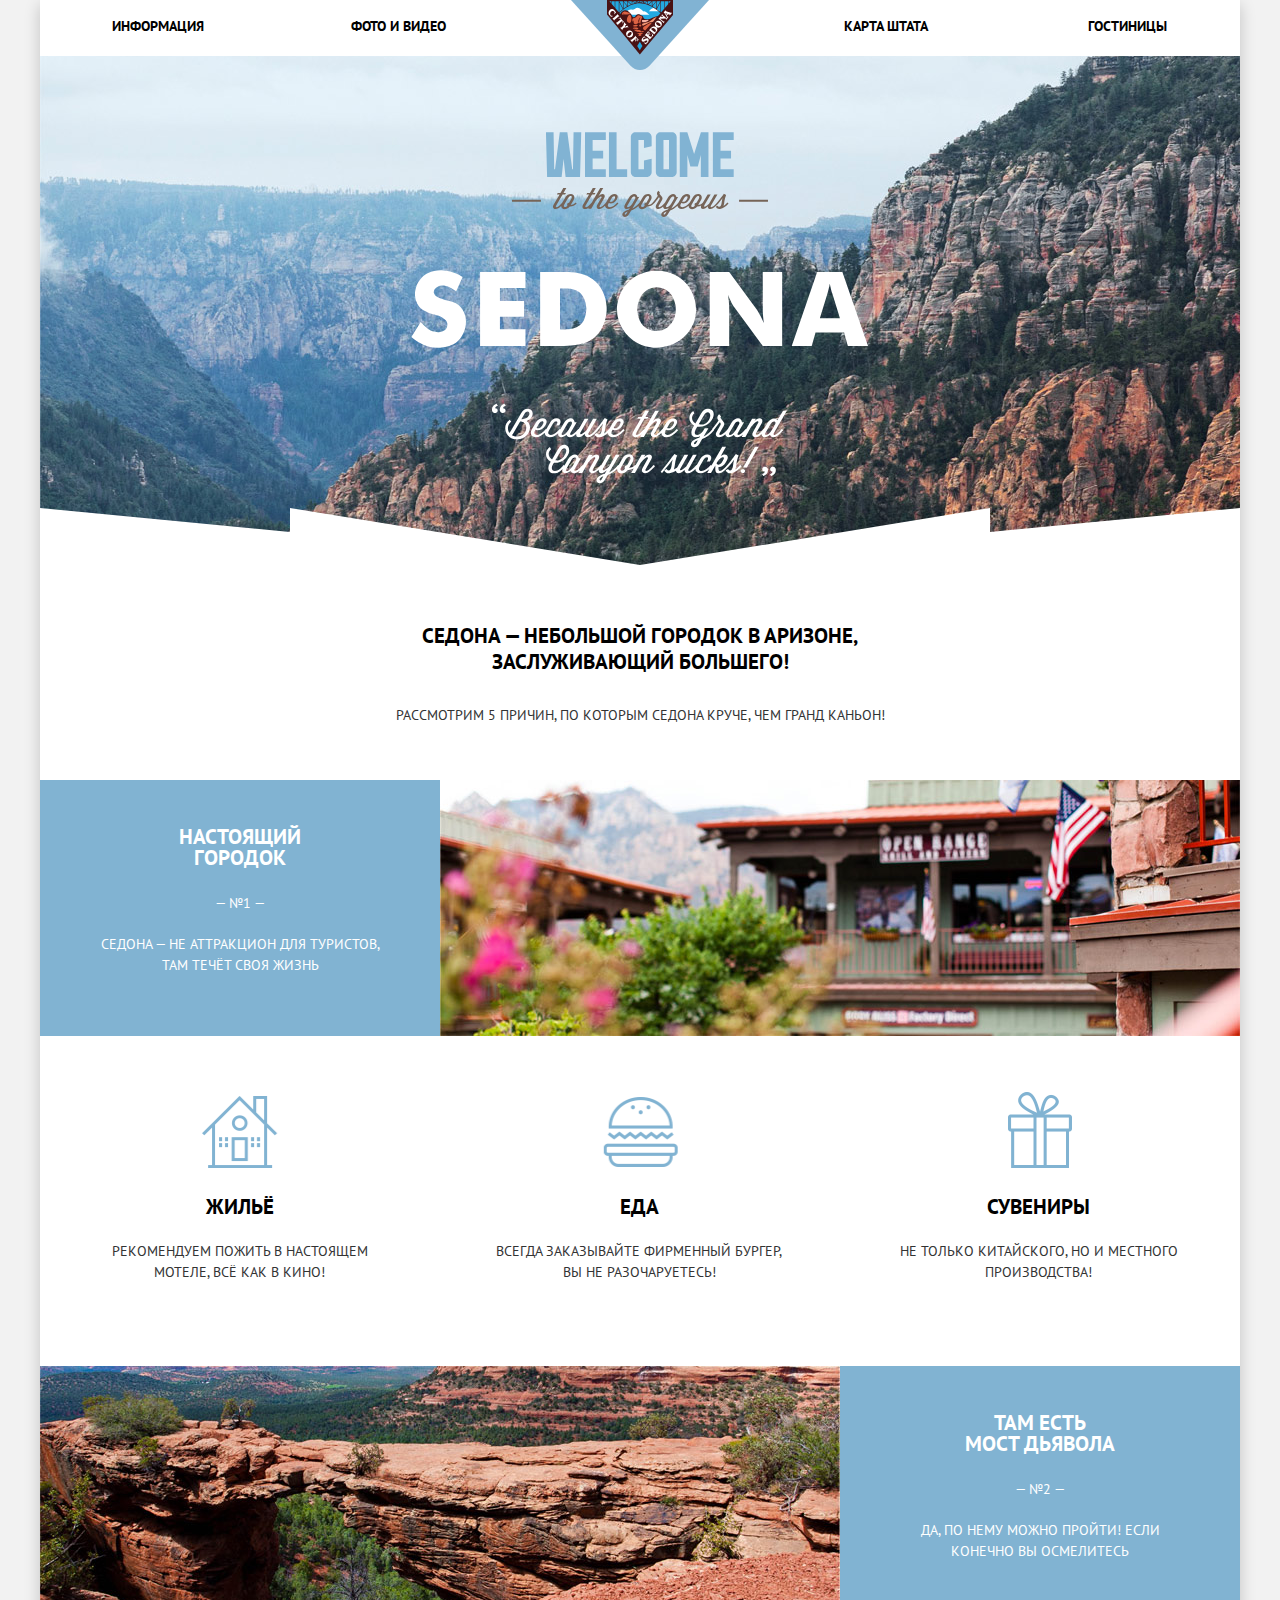
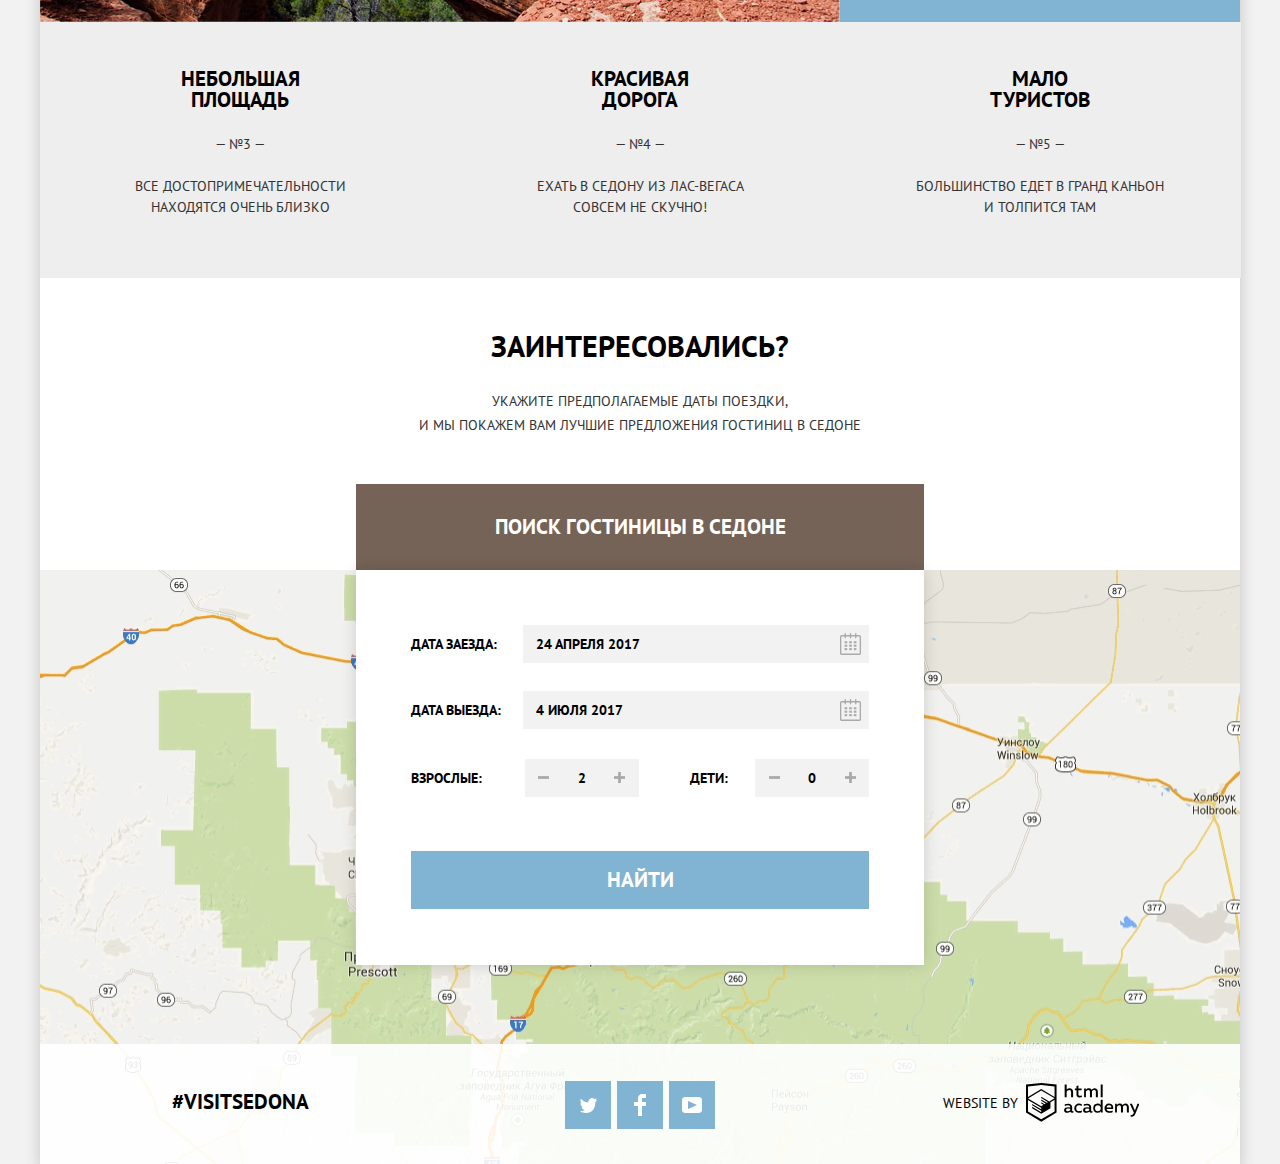
==== commit 629a802f: "java script, анимаця" ====
--- a/index.html
+++ b/index.html
@@ -86,13 +86,13 @@
 				<section class="trip-planning">
 					<h2>Заинтересовались?</h2>
 					<p>Укажите предполагаемые даты поездки,<br> и мы покажем вам лучшие предложения гостиниц в седоне</p>
-					<button type="button" aria-label="Открыть форму поиска гостинниц">Поиск гостиницы в Седоне</button>
+					<button class="searching-button" type="button" aria-label="Открыть форму поиска гостинниц">Поиск гостиницы в Седоне</button>
 					<div class="searching-form">
 						<form class="search-for-hotels" action="https://echo.htmlacademy.ru" method="post">
 							<div class="entire-width">
 								<label for="arrival-date">Дата заезда:</label>
 								<div>
-									<input type="text" name="date" id="arrival-date" placeholder="24 апреля 2017">
+									<input class="arrival-date" type="text" name="date" id="arrival-date" placeholder="24 апреля 2017">
 									<button type="button" class="calendar">
 										<span class="visually-hidden">выбрать с помощью календаря</span>
 										<svg width="21px" height="22px" viewBox="0 0 21 22">
@@ -113,7 +113,7 @@
 							<div class="entire-width">
 								<label for="departure-date">Дата выезда:</label>
 								<div>
-									<input type="text" name="date" id="departure-date" placeholder="4 июля 2017">
+									<input class="departure-date" type="text" name="date" id="departure-date" placeholder="4 июля 2017">
 									<button type="button" class="calendar">
 										<span class="visually-hidden">выбрать с помощью календаря</span>
 										<svg width="21px" height="22px" viewBox="0 0 21 22">
@@ -141,7 +141,7 @@
 												<line x1="0" y1="6" x2="12" y2="6" stroke-width="3"/>
 											</svg>
 										</button>
-										<input type="text" name="number" id="adults-quantity" placeholder="2">
+										<input class="adults-quantity" type="text" name="number" id="adults-quantity" placeholder="2">
 										<button type="button" class="symbol plus">
 											<span class="visually-hidden">больше</span>
 											<svg xmlns="http://www.w3.org/2000/svg" width="11px" height="11px" viewBox="0 0 12 12">
@@ -160,7 +160,7 @@
 												<line x1="0" y1="6" x2="12" y2="6" stroke-width="3"/>
 											</svg>
 										</button>
-										<input type="text" name="number" id="children-quantity" placeholder="0">
+										<input class="children-quantity" type="text" name="number" id="children-quantity" placeholder="0">
 										<button type="button" class="symbol plus">
 											<span class="visually-hidden">больше</span>
 											<svg xmlns="http://www.w3.org/2000/svg" width="11px" height="11px" viewBox="0 0 12 12">
@@ -227,5 +227,41 @@
 				</div>
 			</footer>
 		</div>
+		<script type="text/javascript">
+			var button = document.querySelector(".searching-button");
+			var form = document.querySelector(".searching-form");
+			var arrival = form.querySelector(".arrival-date");
+			var departure = form.querySelector(".departure-date");
+			var adults = form.querySelector("adults-quantity");
+			var children = form.querySelector(".children-quantity");
+			var childrenAndAdults = form.querySelector(".children-and-adults");
+			var warning = document.createElement("p");
+			var storage = "";
+			var isStorageSupport = true;
+
+			try {
+				storage = localStorage.getItem("arrival");
+			} catch (err) {
+				isStorageSupport = false;
+			}
+
+			button.addEventListener("click", function (evt) {
+				evt.preventDefault();
+				form.classList.toggle("default");
+			});
+			form.addEventListener("submit", function (evt) {
+				if (!arrival.value || !departure.value || !adults.value || !children.value) {
+					evt.preventDefault();
+					warning = "Заполните все поля, пожалуйста"
+					childrenAndAdults.appendChild(warning);
+					console.log("Заполните все поля, пожалуйста");
+				} else {
+					if (isStorageSupport) {
+						localStorage.setItem("arrivalDate", arrival.value);
+					}
+				}
+			});
+
+		</script>
 	</body>
 </html>--- a/css/style.css
+++ b/css/style.css
@@ -310,7 +310,7 @@
 	margin-bottom: 47px;
 }
 
-.trip-planning > button {
+.trip-planning .searching-button {
 	font-size: 21px;
 	line-height: 26px;
 	font-weight: 700;
@@ -324,12 +324,12 @@
 	height: 86px;
 }
 
-.trip-planning > button:hover,
-.trip-planning > button:focus {
+.trip-planning .searching-button:hover,
+.trip-planning .searching-button:focus {
 	background-color: #604e43;
 }
 
-.trip-planning > button:active {
+.trip-planning .searching-button:active {
 	color: rgba(255, 255, 255, 0.3);
 	background-color: #503e33;
 }
@@ -574,16 +574,34 @@
 	background-color: #5496bd;
 }
 
+@keyframes bounce {
+	0% {
+		width: 568px;
+		height: 86px;
+	}
+	100% {
+		width: 0;
+		height: 0;
+	}
+}
+
+.default {
+	display: none;
+	animation-name: bounce;
+	animation-duration: 0.5s;
+}
+
 .map {
+	display: block;
 	width: 100%;
 	height: 594px;
 }
 
 .page-footer {
 	position: absolute;
-	margin-top: -127px;
+	margin-top: -120px;
 	width: 1200px;
-	min-height: 140px;
+	min-height: 120px;
 	background-color: rgba(255, 255, 255, 0.9);
 	display: -webkit-box;
 	display: -ms-flexbox;
@@ -594,7 +612,7 @@
 
 .inner-page-footer {
 	width: 1200px;
-	min-height: 140px;
+	min-height: 120px;
 	display: -webkit-box;
 	display: -ms-flexbox;
 	display: flex;
@@ -651,12 +669,12 @@
 			box-sizing: border-box;
 	text-align: center;
 	width: 46px;
-	height: 46px;
+	height: 48px;
 	background-color: #81b3d2;
 }
 
 .footer-social .tw {
-	padding-top: 15px;
+	padding-top: 17px;
 }
 
 .footer-social .fb {
@@ -796,14 +814,14 @@
 }
 
 .price-controls .min-price {
-	margin-top: 5px;
+	margin-top: 4px;
 	width: 90px;
-	padding-left: 65px;
+	padding-left: 64px;
 }
 
 .price-controls .max-price {
 	width: 90px;
-	padding-left: 52px;
+	padding-left: 55px;
 }
 
 .price-controls input {
@@ -911,12 +929,13 @@
 	-webkit-box-direction: normal;
 		-ms-flex-direction: column;
 			flex-direction: column;
-	-webkit-box-pack: justify;
-		-ms-flex-pack: justify;
-			justify-content: space-between;
 	min-height: 115px;
 	margin-top: 24px;
 	margin-bottom: 0;
+}
+
+.filter-checkboxes li {
+	margin-bottom: 25px;
 }
 
 .filters button {
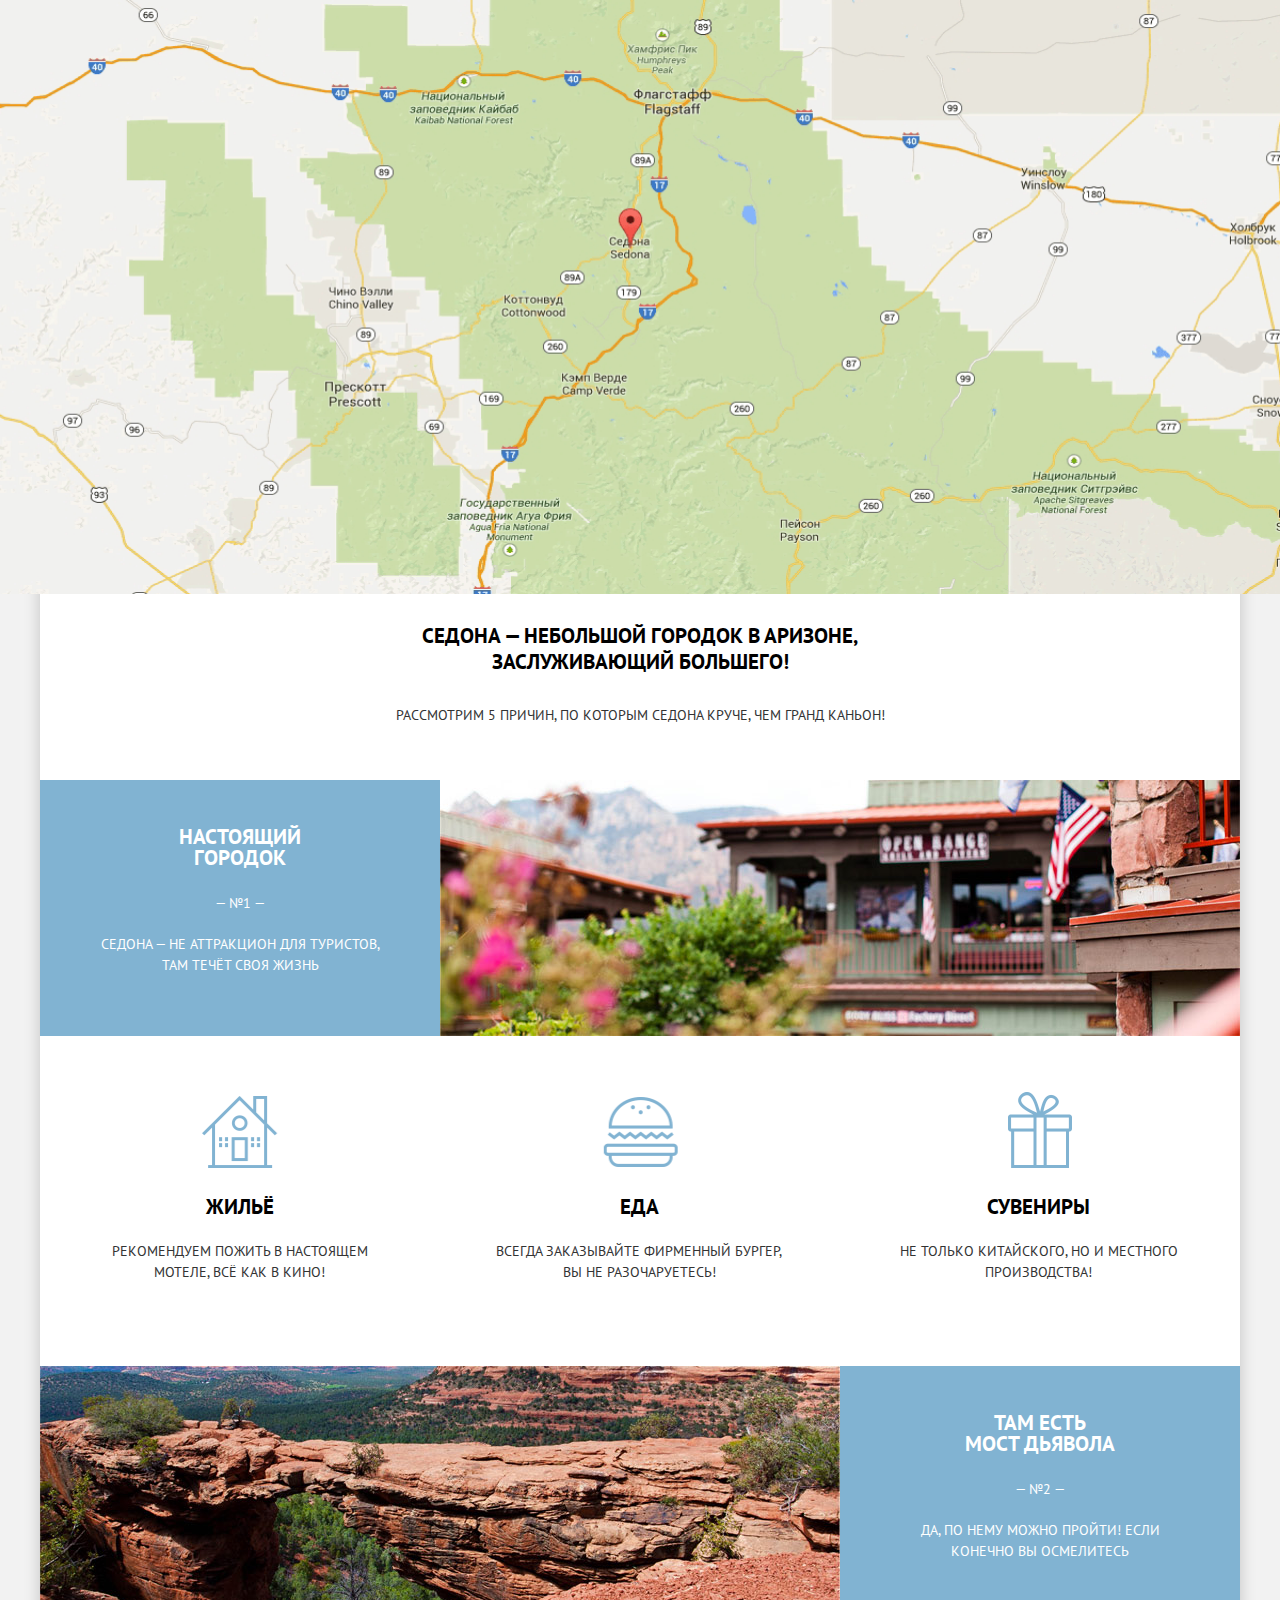
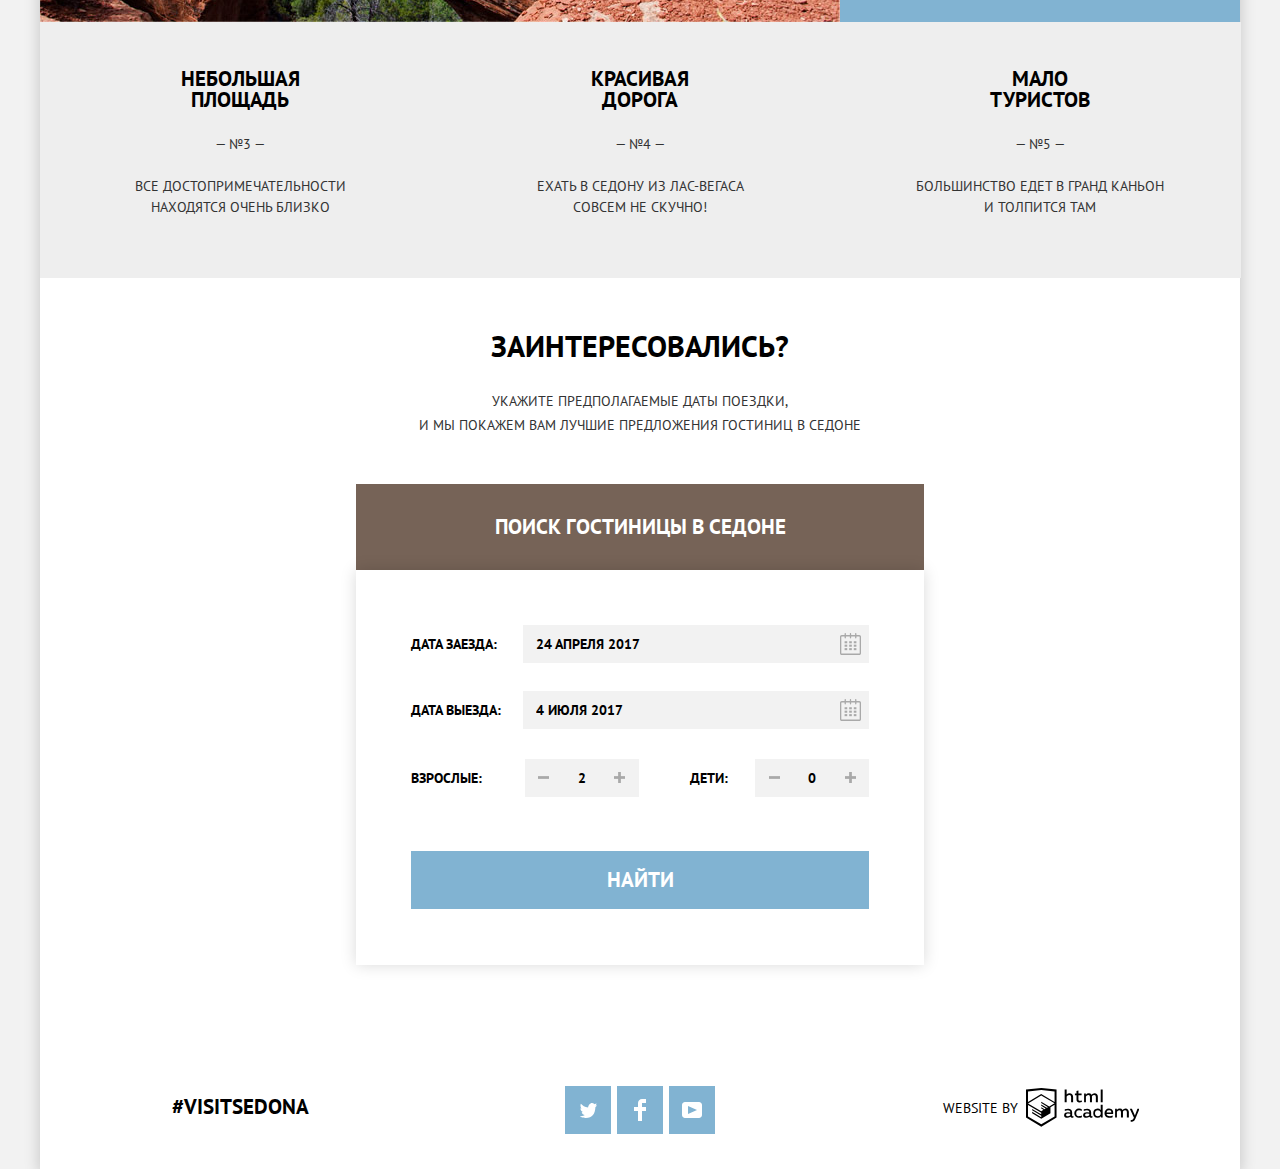
==== commit b008b0de: "интерактивная карта" ====
--- a/index.html
+++ b/index.html
@@ -174,7 +174,10 @@
 							<button type="submit">Найти</button>
 						</form>
 					</div>
-					<img src="img/map.png" class="map" width="1200" height="593" alt="Седона находится в штате Аризона">
+					<section class="map-section">
+						<iframe src="https://www.google.com/maps/embed?pb=!1m18!1m12!1m3!1d351749.1538463039!2d-111.79233720952868!3d35.00822328852527!2m3!1f0!2f0!3f0!3m2!1i1024!2i768!4f13.1!3m3!1m2!1s0x872da132f942b00d%3A0x5548c523fa6c8efd!2z0KHQtdC00L7QvdCwLCDQkNGA0LjQt9C-0L3QsCA4NjMzNiwg0KHQqNCQ!5e0!3m2!1sru!2sru!4v1536904141893" width="1200" height="593" frameborder="0" style="border:0" allowfullscreen></iframe>
+						<img src="img/map.png" class="map" width="1200" height="593" alt="Седона находится в штате Аризона">
+					</section>
 				</section>
 
 			</main>
@@ -227,41 +230,6 @@
 				</div>
 			</footer>
 		</div>
-		<script type="text/javascript">
-			var button = document.querySelector(".searching-button");
-			var form = document.querySelector(".searching-form");
-			var arrival = form.querySelector(".arrival-date");
-			var departure = form.querySelector(".departure-date");
-			var adults = form.querySelector("adults-quantity");
-			var children = form.querySelector(".children-quantity");
-			var childrenAndAdults = form.querySelector(".children-and-adults");
-			var warning = document.createElement("p");
-			var storage = "";
-			var isStorageSupport = true;
-
-			try {
-				storage = localStorage.getItem("arrival");
-			} catch (err) {
-				isStorageSupport = false;
-			}
-
-			button.addEventListener("click", function (evt) {
-				evt.preventDefault();
-				form.classList.toggle("default");
-			});
-			form.addEventListener("submit", function (evt) {
-				if (!arrival.value || !departure.value || !adults.value || !children.value) {
-					evt.preventDefault();
-					warning = "Заполните все поля, пожалуйста"
-					childrenAndAdults.appendChild(warning);
-					console.log("Заполните все поля, пожалуйста");
-				} else {
-					if (isStorageSupport) {
-						localStorage.setItem("arrivalDate", arrival.value);
-					}
-				}
-			});
-
-		</script>
+		<script src="js/form.js"></script>
 	</body>
 </html>--- a/css/style.css
+++ b/css/style.css
@@ -336,6 +336,7 @@
 
 .searching-form {
 	position: absolute;
+	z-index: 3;
 	right: 0;
 	left: 0;
 	margin: 0 auto;
@@ -585,20 +586,55 @@
 	}
 }
 
+@keyframes shake {
+	0%,
+	100% {
+		transform: translateX(0);
+	}
+	10%,
+	30%,
+	50%,
+	70%,
+	90% {
+		transform: translateX(-10px);
+	}
+	20%,
+	40%,
+	60%,
+	80% {
+		transform: translateX(10px);
+	}
+}
+
+.form-error {
+	animation: shake 0.6s;
+}
+
 .default {
 	display: none;
 	animation-name: bounce;
 	animation-duration: 0.5s;
 }
 
+.map-section iframe {
+	position: relative;
+	z-index: 2;
+	border: none;
+}
+
 .map {
 	display: block;
 	width: 100%;
 	height: 594px;
+	position: absolute;
+	top: 0;
+	left: 0;
+	z-index: 1;
 }
 
 .page-footer {
 	position: absolute;
+	z-index: 3;
 	margin-top: -120px;
 	width: 1200px;
 	min-height: 120px;
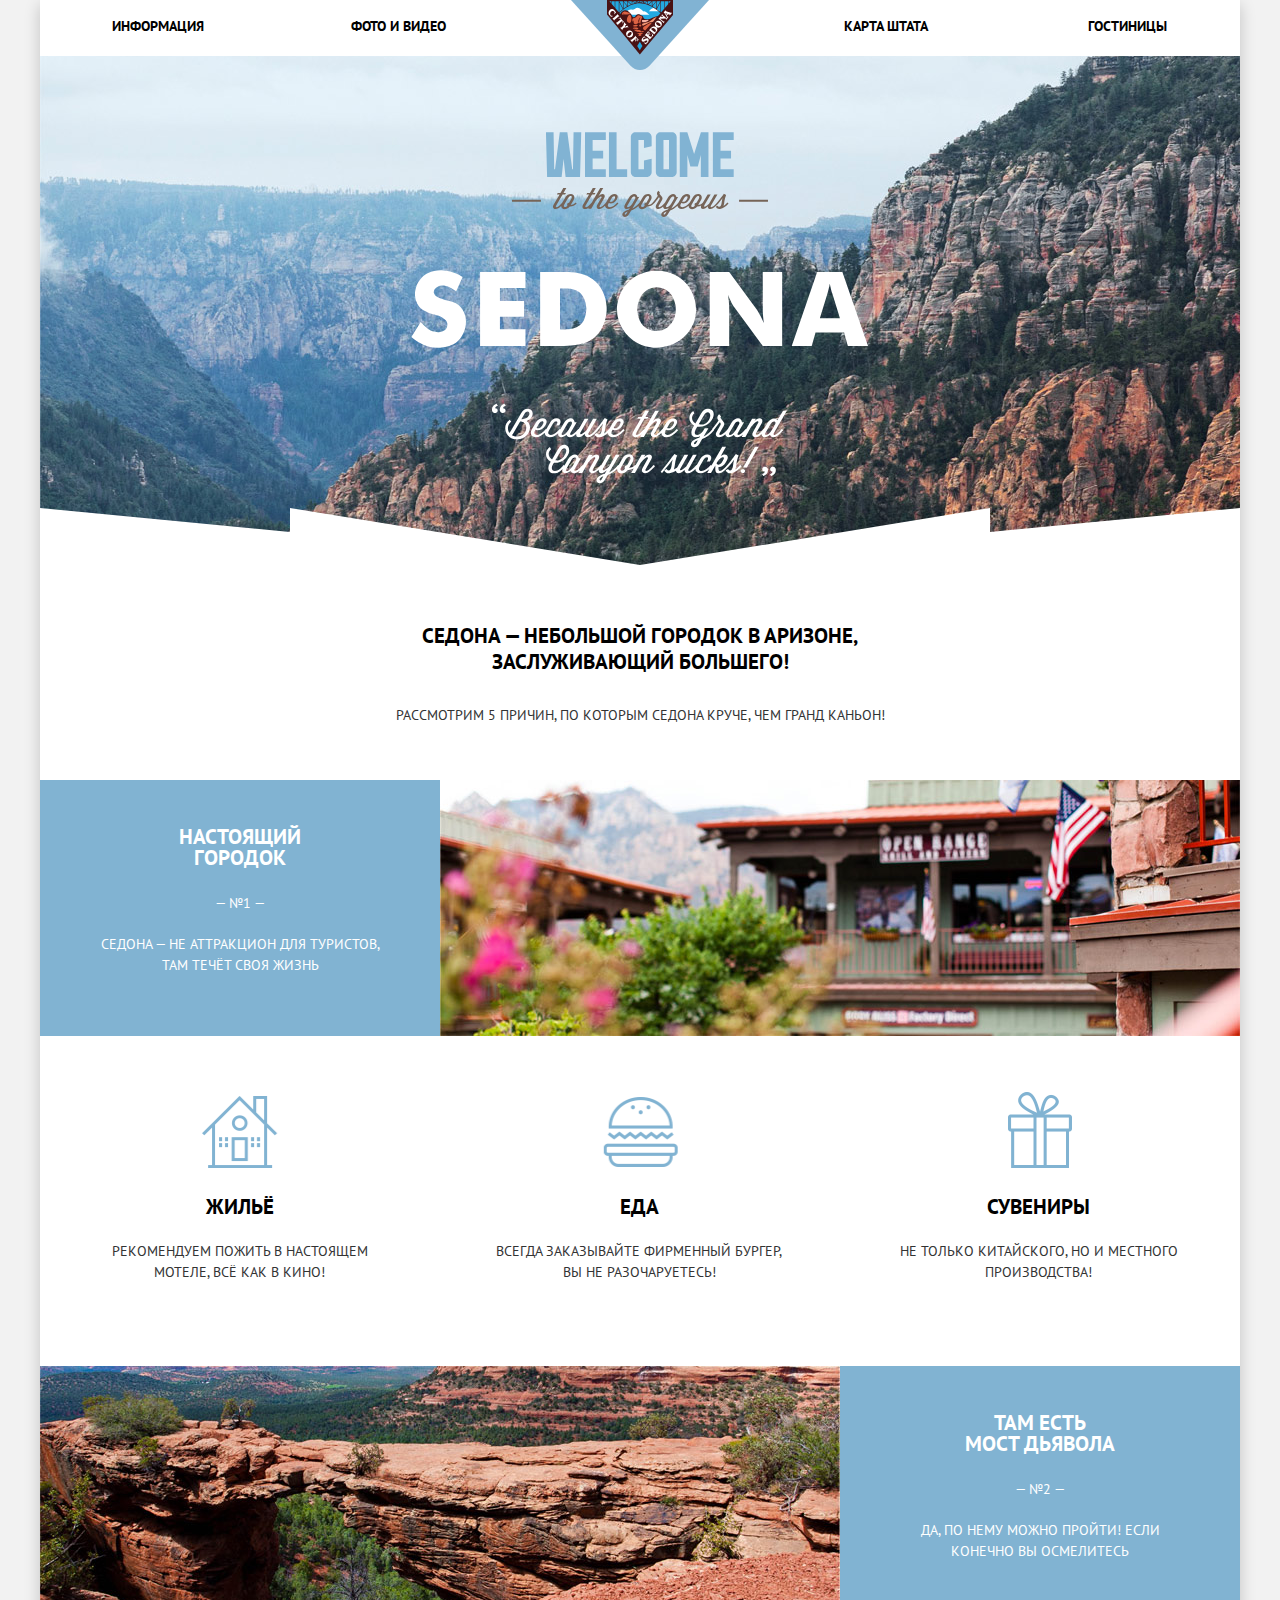
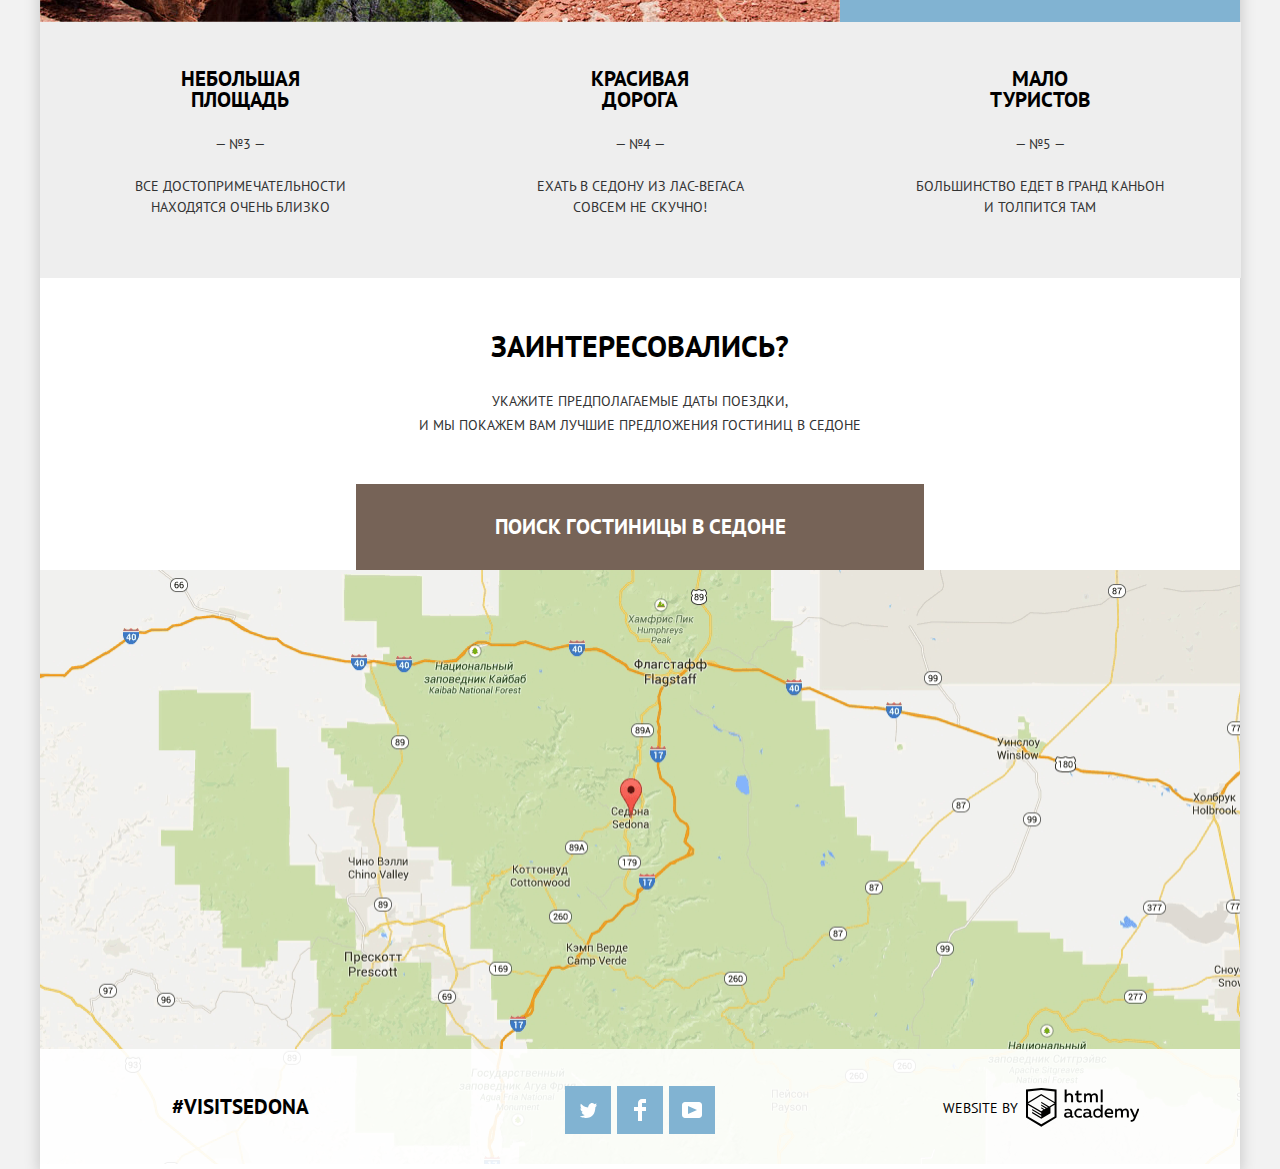
==== commit 17477bdb: "поправки" ====
--- a/index.html
+++ b/index.html
@@ -87,7 +87,7 @@
 					<h2>Заинтересовались?</h2>
 					<p>Укажите предполагаемые даты поездки,<br> и мы покажем вам лучшие предложения гостиниц в седоне</p>
 					<button class="searching-button" type="button" aria-label="Открыть форму поиска гостинниц">Поиск гостиницы в Седоне</button>
-					<div class="searching-form">
+					<div class="searching-form searching-form-hidden">
 						<form class="search-for-hotels" action="https://echo.htmlacademy.ru" method="post">
 							<div class="entire-width">
 								<label for="arrival-date">Дата заезда:</label>
@@ -175,7 +175,7 @@
 						</form>
 					</div>
 					<section class="map-section">
-						<iframe src="https://www.google.com/maps/embed?pb=!1m18!1m12!1m3!1d351749.1538463039!2d-111.79233720952868!3d35.00822328852527!2m3!1f0!2f0!3f0!3m2!1i1024!2i768!4f13.1!3m3!1m2!1s0x872da132f942b00d%3A0x5548c523fa6c8efd!2z0KHQtdC00L7QvdCwLCDQkNGA0LjQt9C-0L3QsCA4NjMzNiwg0KHQqNCQ!5e0!3m2!1sru!2sru!4v1536904141893" width="1200" height="593" frameborder="0" style="border:0" allowfullscreen></iframe>
+						<iframe src="https://www.google.com/maps/embed?pb=!1m18!1m12!1m3!1d351749.1538463039!2d-111.79233720952868!3d35.00822328852527!2m3!1f0!2f0!3f0!3m2!1i1024!2i768!4f13.1!3m3!1m2!1s0x872da132f942b00d%3A0x5548c523fa6c8efd!2z0KHQtdC00L7QvdCwLCDQkNGA0LjQt9C-0L3QsCA4NjMzNiwg0KHQqNCQ!5e0!3m2!1sru!2sru!4v1536904141893" width="1200" height="593" allowfullscreen></iframe>
 						<img src="img/map.png" class="map" width="1200" height="593" alt="Седона находится в штате Аризона">
 					</section>
 				</section>
--- a/css/style.css
+++ b/css/style.css
@@ -577,12 +577,15 @@
 
 @keyframes bounce {
 	0% {
-		width: 568px;
-		height: 86px;
+		opacity: 0;
+		transform: translateY(-300px);
+	}
+	30% {
+		opacity: 0;
 	}
 	100% {
-		width: 0;
-		height: 0;
+		opacity: 1;
+		transform: translateY(0);
 	}
 }
 
@@ -606,14 +609,23 @@
 	}
 }
 
-.form-error {
+.searching-form {
+	animation-name: bounce;
+	animation-duration: 0.2s;
+}
+
+.searching-form-error {
 	animation: shake 0.6s;
 }
 
-.default {
+.searching-form-hidden {
 	display: none;
 	animation-name: bounce;
 	animation-duration: 0.5s;
+}
+
+.map-section {
+	position: relative;
 }
 
 .map-section iframe {
@@ -629,7 +641,6 @@
 	position: absolute;
 	top: 0;
 	left: 0;
-	z-index: 1;
 }
 
 .page-footer {
@@ -1168,6 +1179,7 @@
 }
 
 .hotel-about .hotel-name {
+	width: 85%;
 	margin: 0;
 	margin-right: auto;
 	margin-bottom: -3px;
